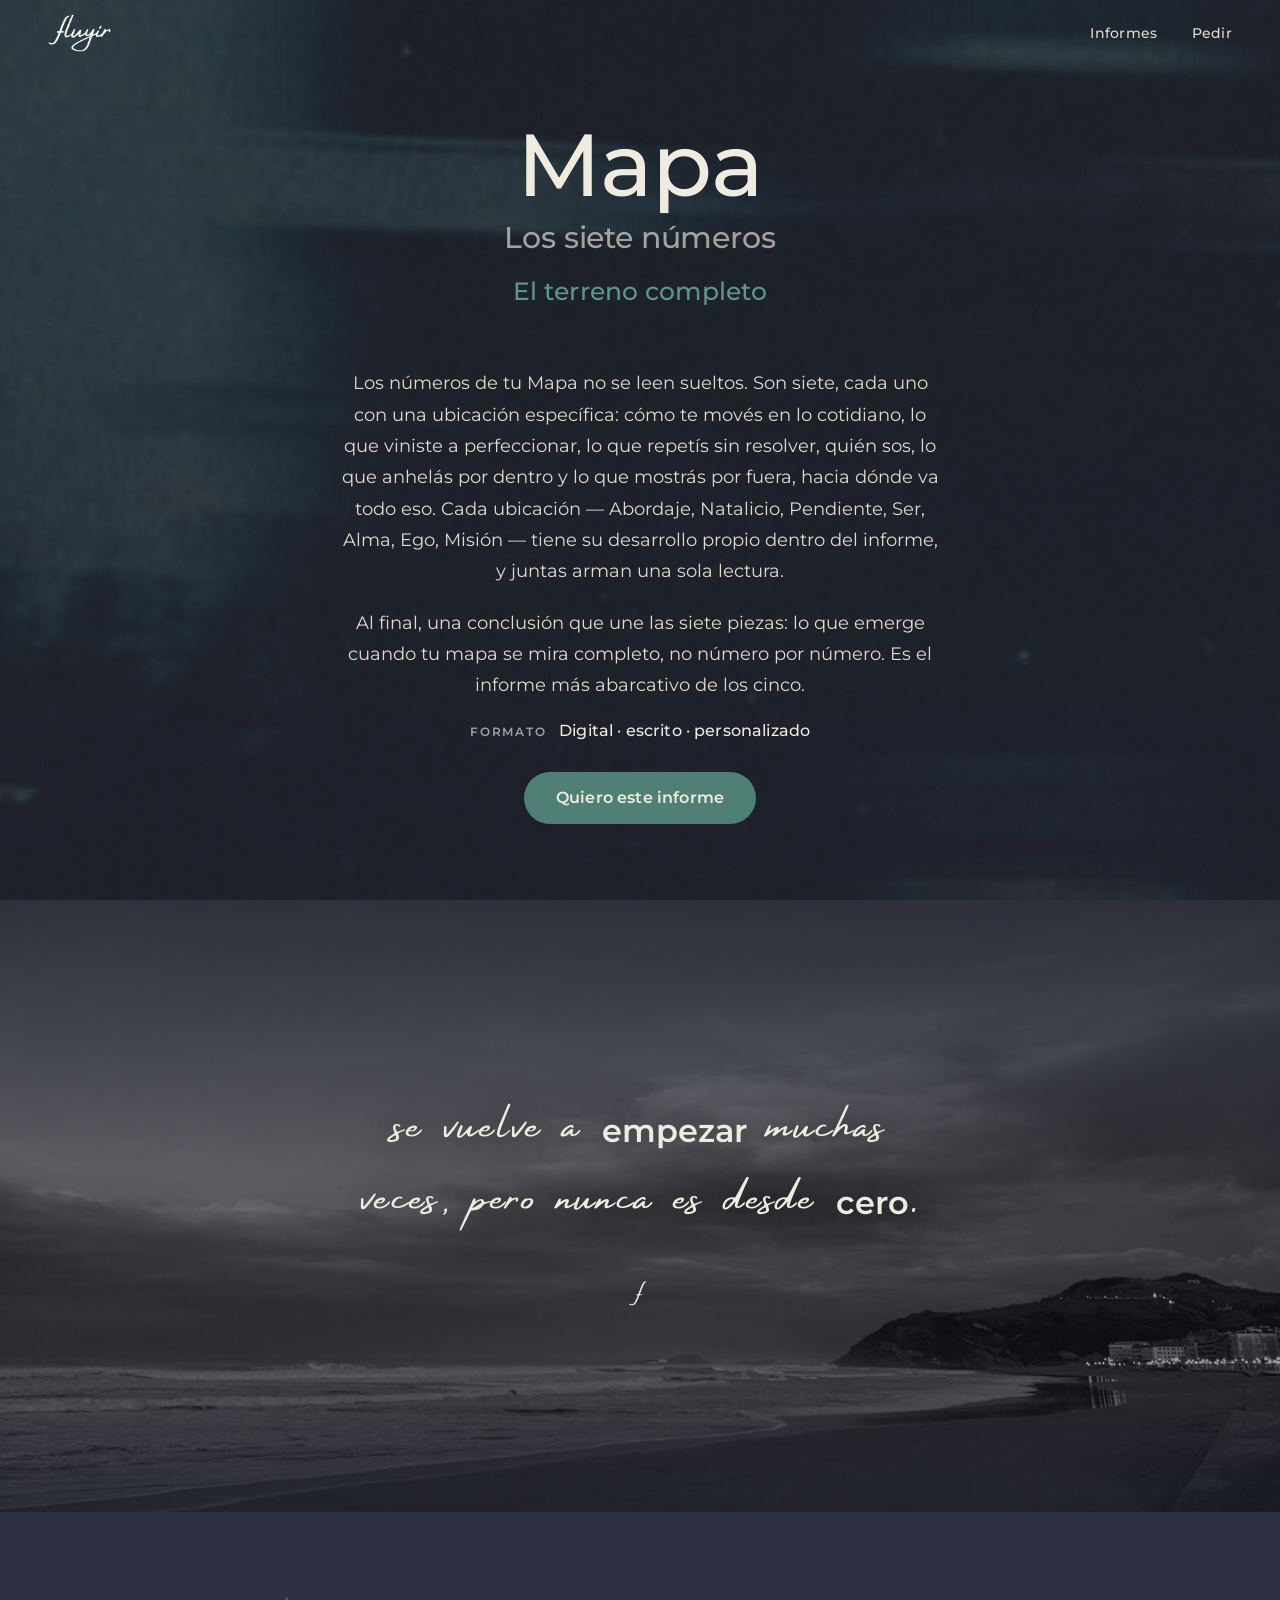
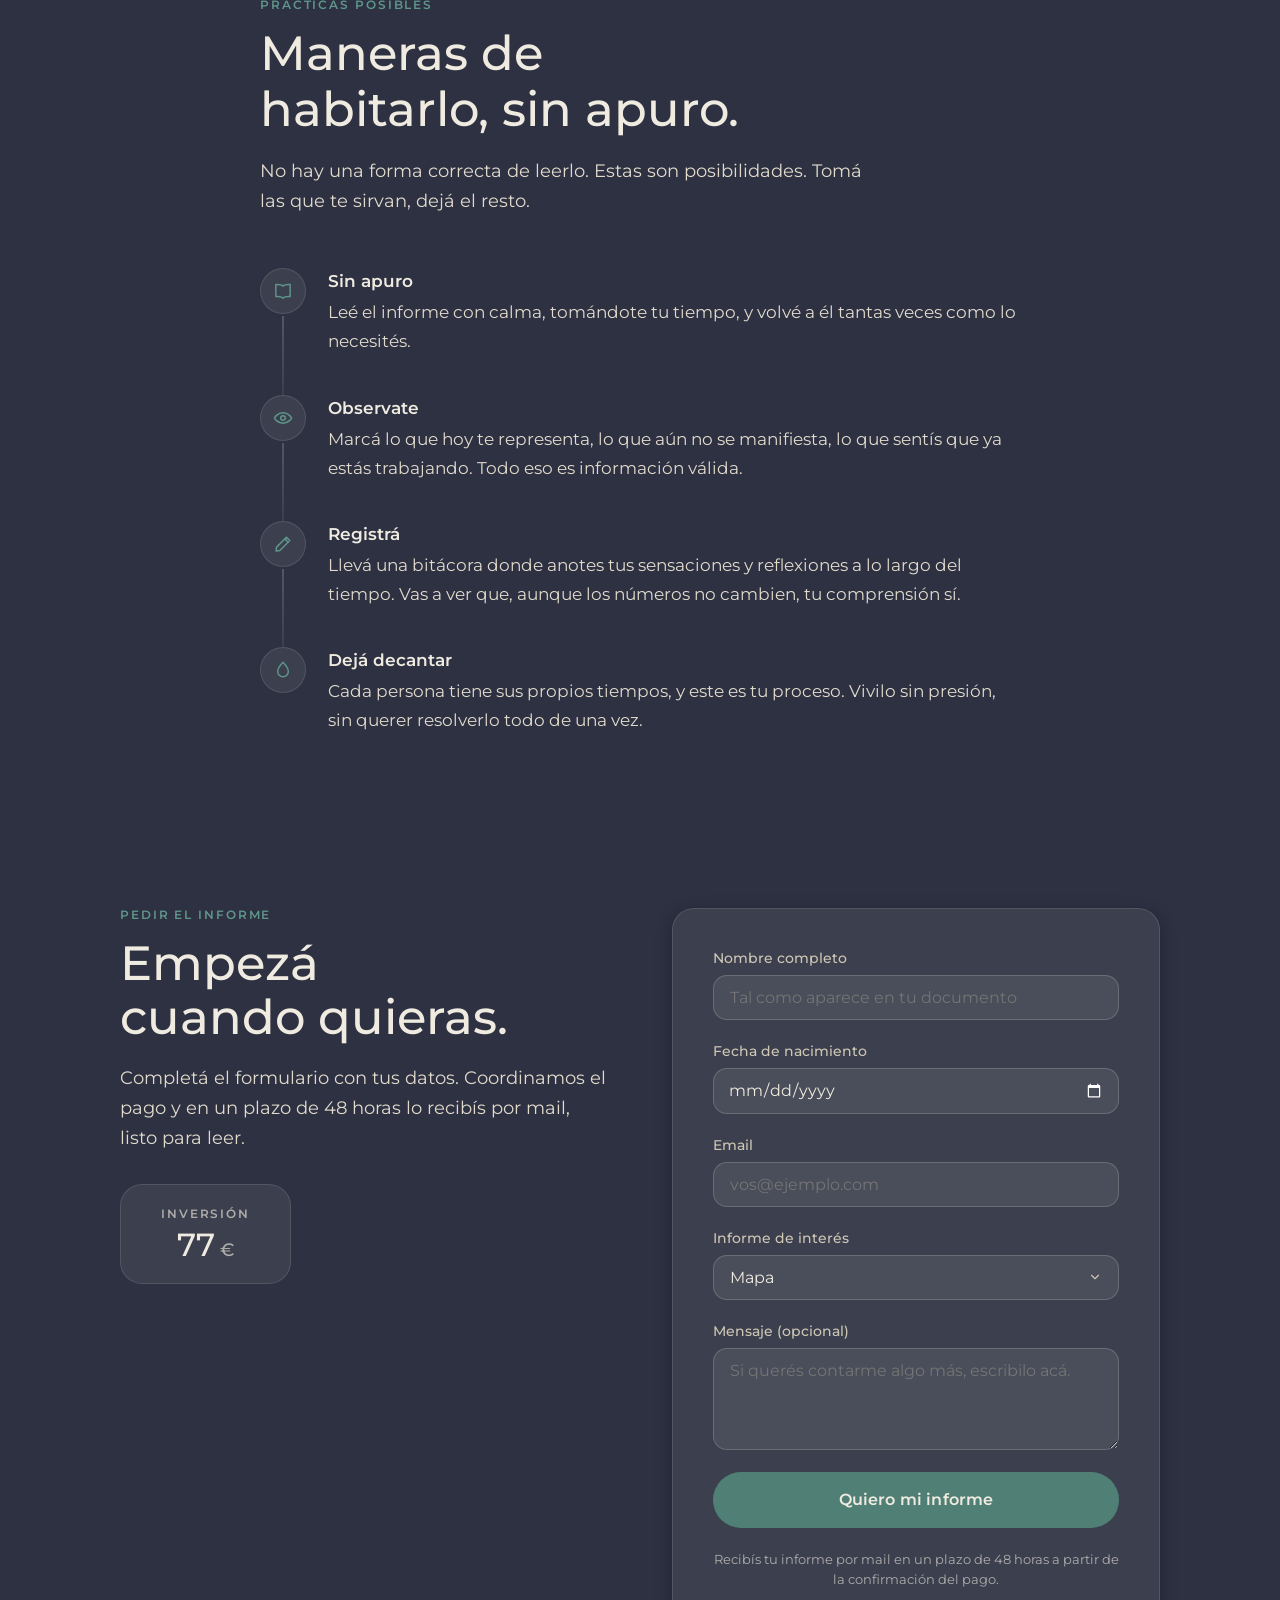
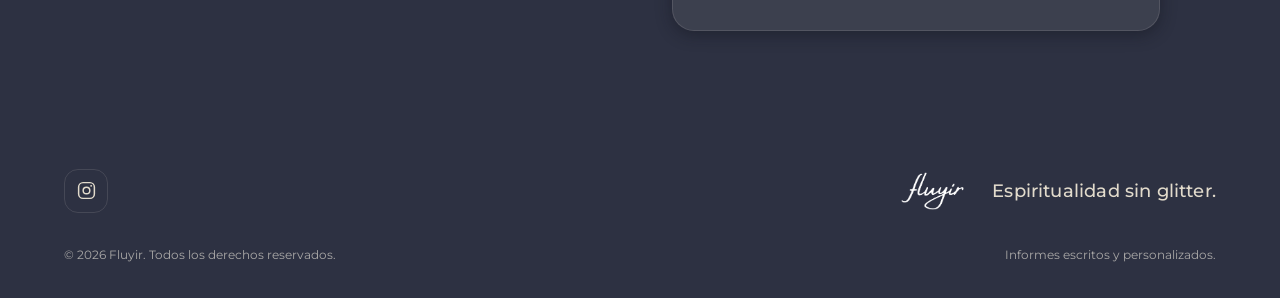
==== informe.html @ 52b6a857 "Adjust coordenadas image position to show more mountain" ====
<!DOCTYPE html>
<html lang="es">
<head>
  <meta charset="utf-8">
  <meta name="viewport" content="width=device-width, initial-scale=1">
  <title>Informe · Fluyir</title>
  <style>
    @import url('https://fonts.googleapis.com/css2?family=Montserrat:ital,wght@0,300;0,400;0,500;0,600;0,700;1,400&family=Cormorant+Garamond:ital,wght@0,400;0,500;0,600;1,400&display=swap');
    @font-face {
      font-family: 'Amsterdam Four';
      src: url('_ds/fluyir-design-system-b40d3434-4b3b-41a9-a6b1-4f23c2229881/assets/fonts/amsterdam-four.ttf') format('truetype');
      font-weight: 400; font-style: normal; font-display: swap;
    }
    :root {
      --night: #2D3142; --cream: #F0EBE0; --turquoise: #508075; --teal-mid: #5F7E80;
      --night-900: #1F222E; --night-700: #383D52; --night-600: #474D66;
      --turquoise-800: #2C443E; --turquoise-soft: #5F968A;
      --cream-200: #E2DBCC; --cream-300: #CFC7B5;
      --ember: #C98A4B; --glow: #E6C49A; --gold: #CBA15A;
      --cream-a08: rgba(240,235,224,0.08); --cream-a12: rgba(240,235,224,0.12);
      --cream-a20: rgba(240,235,224,0.20); --cream-a40: rgba(240,235,224,0.40);
      --cream-a64: rgba(240,235,224,0.64);
      --surface-alt: var(--turquoise-800);
      --accent: var(--turquoise); --accent-quiet: var(--gold); --link: var(--turquoise-soft);
      --border: var(--cream-a12); --border-strong: var(--cream-a20);
      --font-script: 'Amsterdam Four', cursive;
      --font-body: 'Montserrat', system-ui, sans-serif;
      --radius-md: 14px; --radius-lg: 22px; --radius-pill: 999px;
      --shadow-md: 0 4px 16px rgba(17,20,28,0.45); --shadow-lg: 0 14px 40px rgba(17,20,28,0.55);
      --ease-flow: cubic-bezier(0.22,0.61,0.36,1);
    }
    *, *::before, *::after { box-sizing: border-box; }
    html { scroll-behavior: smooth; scroll-padding-top: 84px; }
    body { background: var(--night); margin: 0; color: var(--cream); font-family: var(--font-body); }
    .fl-eyebrow { font-family: var(--font-body); font-size: 0.74rem; font-weight: 600; letter-spacing: 0.16em; text-transform: uppercase; color: var(--turquoise-soft); margin: 0 0 4px; }
    .fl-grain { background-image: url("data:image/svg+xml,%3Csvg viewBox='0 0 512 512' xmlns='http://www.w3.org/2000/svg'%3E%3Cfilter id='noise'%3E%3CfeTurbulence type='fractalNoise' baseFrequency='0.9' numOctaves='4' stitchTiles='stitch'/%3E%3C/filter%3E%3Crect width='100%25' height='100%25' filter='url(%23noise)' opacity='0.05'/%3E%3C/svg%3E"); background-repeat: repeat; opacity: 0.5; }
    input, textarea, select { font-family: var(--font-body); }
    @media (max-width: 520px) { .fl-footer-row { flex-direction: column !important; align-items: flex-start !important; } }
    @media (max-width: 760px) {
      #fl-nav2 a[data-nav-link] { display: none; }
    }
  </style>
</head>
<body>

<div style="position:relative; width:100%; overflow-x:hidden; background:transparent;">

  <!-- FONDO -->
  <div style="position:fixed; inset:0; z-index:0; background-image:url('assets/fondo-historias-1.png'); background-size:cover; background-position:center; pointer-events:none;"></div>
  <div style="position:fixed; inset:0; z-index:0; background:linear-gradient(180deg,rgba(31,34,46,0.74) 0%,rgba(31,34,46,0.82) 100%); pointer-events:none;"></div>

  <div style="position:relative; z-index:1;">

  <!-- NAV -->
  <nav id="fl-nav2" style="position:fixed; top:0; left:0; right:0; z-index:60; display:flex; align-items:center; justify-content:space-between; gap:16px; padding:14px clamp(20px,5vw,48px); background:transparent; transition:transform .35s var(--ease-flow), background .35s var(--ease-flow);">
    <a href="index.html#top" style="display:flex; align-items:center;"><img src="assets/logo-wordmark-cream-trim.png" alt="fluyir" style="height:38px; width:auto;"></a>
    <div style="display:flex; align-items:center; gap:clamp(18px,4vw,34px);">
      <a href="index.html#informes" data-nav-link style="font-family:var(--font-body); font-size:0.9rem; font-weight:500; letter-spacing:0.02em; color:var(--cream-200); text-decoration:none;">Informes</a>
      <a href="#pedir" data-nav-link style="font-family:var(--font-body); font-size:0.9rem; font-weight:500; letter-spacing:0.02em; color:var(--cream-200); text-decoration:none;">Pedir</a>
    </div>
  </nav>

  <!-- HERO -->
  <header style="position:relative; min-height:92svh; display:flex; align-items:center; justify-content:center; padding:120px clamp(20px,5vw,48px) clamp(48px,6vw,80px); overflow:hidden;">
    <div class="fl-grain" style="position:absolute; inset:0; pointer-events:none;"></div>
    <div data-reveal style="position:relative; z-index:1; width:100%; max-width:720px; margin:0 auto; text-align:center;">
      <h1 id="rep-keyword" style="font-family:var(--font-body); font-weight:500; font-size:clamp(3rem,8vw,5.5rem); line-height:1.02; color:var(--cream); margin:0; letter-spacing:-0.01em;"></h1>
      <p id="rep-name" style="font-family:var(--font-body); font-weight:500; font-size:clamp(1.25rem,3vw,1.85rem); line-height:1.2; letter-spacing:-0.005em; color:var(--cream-a64); margin:10px 0 0;"></p>
      <p id="rep-bajada" style="font-family:var(--font-body); font-size:clamp(1.18rem,2.3vw,1.55rem); font-weight:500; line-height:1.3; letter-spacing:0.005em; color:var(--turquoise-soft); margin:20px 0 0;"></p>
      <div id="rep-body" style="max-width:600px; margin:clamp(44px,6vw,60px) auto 0; text-align:center;"></div>
      <div style="display:flex; flex-direction:column; align-items:center; gap:10px; margin-top:14px;">
        <div style="display:flex; align-items:baseline; gap:12px; flex-wrap:wrap; justify-content:center;">
          <span style="font-size:0.74rem; font-weight:600; letter-spacing:0.16em; text-transform:uppercase; color:var(--cream-a64);">Formato</span>
          <span style="font-size:0.98rem; font-weight:500; letter-spacing:0.01em; color:var(--cream);">Digital · escrito · personalizado</span>
        </div>
      </div>
      <div style="display:flex; justify-content:center; margin-top:32px;">
        <button onclick="document.getElementById('pedir').scrollIntoView({behavior:'smooth',block:'start'})" style="display:inline-flex; align-items:center; gap:10px; padding:0 32px; height:52px; border-radius:var(--radius-pill); background:var(--turquoise); border:none; cursor:pointer; font-family:var(--font-body); font-size:1rem; font-weight:600; color:var(--cream); letter-spacing:0.01em;">
          Quiero este informe
        </button>
      </div>
    </div>
  </header>

  <!-- FRASE DESTACADA -->
  <section style="position:relative; min-height:clamp(440px,68vh,640px); display:flex; align-items:center; justify-content:center; text-align:center; padding:clamp(64px,9vw,120px) clamp(20px,5vw,48px); background:var(--night); overflow:hidden;">
    <div id="frase-bg" style="position:absolute; inset:0; background-size:cover; background-position:center; filter:grayscale(1);"></div>
    <div style="position:absolute; inset:0; background:linear-gradient(180deg,rgba(28,31,44,0.82) 0%,rgba(28,31,44,0.42) 40%,rgba(28,31,44,0.30) 70%,rgba(28,31,44,0.58) 100%);"></div>
    <div class="fl-grain" style="position:absolute; inset:0; pointer-events:none;"></div>
    <div data-reveal style="position:relative; max-width:820px;">
      <p id="rep-quote" style="font-family:var(--font-script); font-weight:400; font-size:clamp(1.9rem,4.4vw,3rem); line-height:1.4; letter-spacing:0.05em; color:var(--cream); margin:0; text-wrap:balance; text-shadow:0 2px 28px rgba(12,14,20,0.5);"></p>
      <img src="assets/iso-f-cream.png" alt="fluyir" style="width:clamp(54px,7vw,80px); height:auto; display:block; margin:26px auto 0; opacity:0.9;">
    </div>
  </section>

  <!-- PRÁCTICAS POSIBLES -->
  <section style="padding:clamp(54px,7vw,86px) clamp(20px,5vw,48px); background:transparent;">
    <div data-reveal style="max-width:760px; margin:0 auto;">
      <div style="max-width:620px;">
        <p class="fl-eyebrow">Prácticas posibles</p>
        <h2 style="font-family:var(--font-body); font-weight:500; font-size:clamp(1.9rem,4.4vw,3rem); line-height:1.16; color:var(--cream); margin:14px 0 0; text-wrap:balance;">Maneras de habitarlo, sin apuro.</h2>
        <p style="font-size:clamp(1rem,1.6vw,1.1rem); line-height:1.72; color:var(--cream-200); margin:18px 0 0;">No hay una forma correcta de leerlo. Estas son posibilidades. Tomá las que te sirvan, dejá el resto.</p>
      </div>
      <div style="margin-top:clamp(34px,4.5vw,52px); display:flex; flex-direction:column;">

        <div style="position:relative; display:flex; gap:22px; padding-bottom:clamp(26px,3vw,38px);">
          <div style="position:absolute; left:23px; top:48px; bottom:0; width:2px; background:linear-gradient(var(--cream-a20),var(--cream-a08)); transform:translateX(-50%);"></div>
          <div style="position:relative; z-index:1; flex:none; width:46px; height:46px; border-radius:50%; display:flex; align-items:center; justify-content:center; background:var(--cream-a08); border:1px solid var(--border); color:var(--turquoise-soft);">
            <svg width="22" height="22" viewBox="0 0 24 24" fill="none" stroke="currentColor" stroke-width="1.6" stroke-linecap="round" stroke-linejoin="round"><path d="M12 6.4C10.4 5 7.9 4.6 4.2 4.9V18c3.7-.3 6.2.1 7.8 1.6"></path><path d="M12 6.4C13.6 5 16.1 4.6 19.8 4.9V18c-3.7-.3-6.2.1-7.8 1.6"></path></svg>
          </div>
          <div style="flex:1; min-width:0; padding-top:2px;">
            <h3 style="font-weight:600; font-size:1.08rem; color:var(--cream); margin:0;">Sin apuro</h3>
            <p style="font-size:clamp(0.98rem,1.5vw,1.06rem); line-height:1.72; color:var(--cream-200); margin:7px 0 0;">Leé el informe con calma, tomándote tu tiempo, y volvé a él tantas veces como lo necesités.</p>
          </div>
        </div>

        <div style="position:relative; display:flex; gap:22px; padding-bottom:clamp(26px,3vw,38px);">
          <div style="position:absolute; left:23px; top:48px; bottom:0; width:2px; background:linear-gradient(var(--cream-a20),var(--cream-a08)); transform:translateX(-50%);"></div>
          <div style="position:relative; z-index:1; flex:none; width:46px; height:46px; border-radius:50%; display:flex; align-items:center; justify-content:center; background:var(--cream-a08); border:1px solid var(--border); color:var(--turquoise-soft);">
            <svg width="22" height="22" viewBox="0 0 24 24" fill="none" stroke="currentColor" stroke-width="1.6" stroke-linecap="round" stroke-linejoin="round"><path d="M2.6 12S5.6 6.2 12 6.2 21.4 12 21.4 12 18.4 17.8 12 17.8 2.6 12 2.6 12Z"></path><circle cx="12" cy="12" r="2.5"></circle></svg>
          </div>
          <div style="flex:1; min-width:0; padding-top:2px;">
            <h3 style="font-weight:600; font-size:1.08rem; color:var(--cream); margin:0;">Observate</h3>
            <p style="font-size:clamp(0.98rem,1.5vw,1.06rem); line-height:1.72; color:var(--cream-200); margin:7px 0 0;">Marcá lo que hoy te representa, lo que aún no se manifiesta, lo que sentís que ya estás trabajando. Todo eso es información válida.</p>
          </div>
        </div>

        <div style="position:relative; display:flex; gap:22px; padding-bottom:clamp(26px,3vw,38px);">
          <div style="position:absolute; left:23px; top:48px; bottom:0; width:2px; background:linear-gradient(var(--cream-a20),var(--cream-a08)); transform:translateX(-50%);"></div>
          <div style="position:relative; z-index:1; flex:none; width:46px; height:46px; border-radius:50%; display:flex; align-items:center; justify-content:center; background:var(--cream-a08); border:1px solid var(--border); color:var(--turquoise-soft);">
            <svg width="22" height="22" viewBox="0 0 24 24" fill="none" stroke="currentColor" stroke-width="1.6" stroke-linecap="round" stroke-linejoin="round"><path d="M15.8 4.6l3.6 3.6L8.6 19 4.4 19.6 5 15.4 15.8 4.6Z"></path><path d="M14 6.4l3.6 3.6"></path></svg>
          </div>
          <div style="flex:1; min-width:0; padding-top:2px;">
            <h3 style="font-weight:600; font-size:1.08rem; color:var(--cream); margin:0;">Registrá</h3>
            <p style="font-size:clamp(0.98rem,1.5vw,1.06rem); line-height:1.72; color:var(--cream-200); margin:7px 0 0;">Llevá una bitácora donde anotes tus sensaciones y reflexiones a lo largo del tiempo. Vas a ver que, aunque los números no cambien, tu comprensión sí.</p>
          </div>
        </div>

        <div style="position:relative; display:flex; gap:22px;">
          <div style="position:relative; z-index:1; flex:none; width:46px; height:46px; border-radius:50%; display:flex; align-items:center; justify-content:center; background:var(--cream-a08); border:1px solid var(--border); color:var(--turquoise-soft);">
            <svg width="22" height="22" viewBox="0 0 24 24" fill="none" stroke="currentColor" stroke-width="1.6" stroke-linecap="round" stroke-linejoin="round"><path d="M12 3.6s5.8 6.1 5.8 10A5.8 5.8 0 0 1 6.2 13.6C6.2 9.7 12 3.6 12 3.6Z"></path></svg>
          </div>
          <div style="flex:1; min-width:0; padding-top:2px;">
            <h3 style="font-weight:600; font-size:1.08rem; color:var(--cream); margin:0;">Dejá decantar</h3>
            <p style="font-size:clamp(0.98rem,1.5vw,1.06rem); line-height:1.72; color:var(--cream-200); margin:7px 0 0;">Cada persona tiene sus propios tiempos, y este es tu proceso. Vivilo sin presión, sin querer resolverlo todo de una vez.</p>
          </div>
        </div>

      </div>
    </div>
  </section>

  <!-- FORM -->
  <section id="pedir" style="padding:clamp(54px,7vw,86px) clamp(20px,5vw,48px); background:transparent; scroll-margin-top:84px;">
    <div data-reveal style="max-width:1040px; margin:0 auto; display:grid; grid-template-columns:repeat(auto-fit, minmax(min(100%,340px),1fr)); gap:clamp(36px,5vw,64px); align-items:start;">

      <div>
        <p class="fl-eyebrow">Pedir el informe</p>
        <h2 style="font-family:var(--font-body); font-weight:500; font-size:clamp(2rem,4.6vw,3rem); line-height:1.14; color:var(--cream); margin:14px 0 0; text-wrap:balance;">Empezá cuando quieras.</h2>
        <p style="font-size:clamp(1rem,1.6vw,1.1rem); line-height:1.72; color:var(--cream-200); margin:18px 0 0;">Completá el formulario con tus datos. Coordinamos el pago y en un plazo de 48 horas lo recibís por mail, listo para leer.</p>
        <div style="display:inline-flex; flex-direction:column; align-items:center; gap:6px; margin:30px 0 0; padding:22px 40px; border:1px solid var(--border); border-radius:var(--radius-lg); background:var(--cream-a08);">
          <span style="font-size:0.74rem; font-weight:600; letter-spacing:0.16em; text-transform:uppercase; color:var(--cream-a64);">Inversión</span>
          <span id="rep-price" style="font-weight:500; font-size:2rem; line-height:1; letter-spacing:-0.01em; color:var(--cream); margin-top:2px;"></span>
        </div>
      </div>

      <div>
        <div id="form-wrap">
          <form id="fl-form" style="display:flex; flex-direction:column; gap:22px; background:var(--cream-a08); border:1px solid var(--border); border-radius:var(--radius-lg); padding:clamp(28px,4vw,40px); box-shadow:var(--shadow-md);">

            <label style="display:flex; flex-direction:column; gap:8px;">
              <span style="font-size:0.875rem; font-weight:500; color:var(--cream-300);">Nombre completo</span>
              <input type="text" name="nombre" placeholder="Tal como aparece en tu documento" required style="width:100%; padding:12px 16px; font-size:1rem; color:var(--cream); background:var(--cream-a08); border:1px solid var(--border-strong); border-radius:var(--radius-md); outline:none; -webkit-appearance:none; appearance:none; color-scheme:dark;">
            </label>

            <label style="display:flex; flex-direction:column; gap:8px;">
              <span style="font-size:0.875rem; font-weight:500; color:var(--cream-300);">Fecha de nacimiento</span>
              <input type="date" name="nacimiento" required style="display:block; width:100%; height:46px; padding:11px 14px; font-size:1rem; color:var(--cream); background:var(--cream-a08); border:1px solid var(--border-strong); border-radius:var(--radius-md); outline:none; -webkit-appearance:none; appearance:none; color-scheme:dark; box-sizing:border-box;">
            </label>

            <label style="display:flex; flex-direction:column; gap:8px;">
              <span style="font-size:0.875rem; font-weight:500; color:var(--cream-300);">Email</span>
              <input type="email" name="email" placeholder="vos@ejemplo.com" required style="width:100%; padding:12px 16px; font-size:1rem; color:var(--cream); background:var(--cream-a08); border:1px solid var(--border-strong); border-radius:var(--radius-md); outline:none; -webkit-appearance:none; appearance:none; color-scheme:dark;">
            </label>

            <label style="display:flex; flex-direction:column; gap:8px;">
              <span style="font-size:0.875rem; font-weight:500; color:var(--cream-300);">Informe de interés</span>
              <select id="fl-informe-select" name="informe" required style="width:100%; padding:12px 44px 12px 16px; font-size:1rem; color:var(--cream); background-color:var(--cream-a08); background-image:url(&quot;data:image/svg+xml,%3Csvg xmlns='http://www.w3.org/2000/svg' width='14' height='14' viewBox='0 0 24 24' fill='none' stroke='%23CFC7B5' stroke-width='2' stroke-linecap='round' stroke-linejoin='round'%3E%3Cpolyline points='6 9 12 15 18 9'/%3E%3C/svg%3E&quot;); background-repeat:no-repeat; background-position:right 16px center; border:1px solid var(--border-strong); border-radius:var(--radius-md); outline:none; appearance:none; -webkit-appearance:none; cursor:pointer; color-scheme:dark;">
                <option value="Mapa" style="background:var(--night);">Mapa</option>
                <option value="Equipaje" style="background:var(--night);">Equipaje</option>
                <option value="Brújula" style="background:var(--night);">Brújula</option>
                <option value="Ruta" style="background:var(--night);">Ruta</option>
                <option value="Coordenadas" style="background:var(--night);">Coordenadas</option>
                <option value="No estoy segura, quiero asesoramiento" style="background:var(--night);">No estoy segura, quiero asesoramiento</option>
              </select>
            </label>

            <label style="display:flex; flex-direction:column; gap:8px;">
              <span style="font-size:0.875rem; font-weight:500; color:var(--cream-300);">Mensaje (opcional)</span>
              <textarea name="mensaje" rows="4" placeholder="Si querés contarme algo más, escribilo acá." style="width:100%; padding:12px 16px; font-size:1rem; color:var(--cream); background:var(--cream-a08); border:1px solid var(--border-strong); border-radius:var(--radius-md); outline:none; resize:vertical; color-scheme:dark;"></textarea>
            </label>

            <button type="submit" style="display:flex; align-items:center; justify-content:center; width:100%; height:56px; border-radius:var(--radius-pill); background:var(--turquoise); border:none; cursor:pointer; font-family:var(--font-body); font-size:1rem; font-weight:600; color:var(--cream); letter-spacing:0.01em;">Quiero mi informe</button>
            <p style="font-size:0.8rem; color:var(--cream-a64); text-align:center; line-height:1.6; margin:0;">Recibís tu informe por mail en un plazo de 48 horas a partir de la confirmación del pago.</p>
          </form>
        </div>

        <div id="form-thanks" style="display:none; text-align:center; background:var(--surface-alt); border:1px solid var(--border-strong); border-radius:var(--radius-lg); padding:clamp(40px,7vw,64px) clamp(28px,5vw,48px); box-shadow:var(--shadow-lg);">
          <img src="assets/iso-f-cream.png" alt="" style="width:56px; margin:0 auto 8px; opacity:0.9;">
          <p style="font-weight:600; font-size:clamp(1.6rem,4vw,2.3rem); line-height:1.2; color:var(--cream); margin:14px 0 0;">Gracias. Recibí tus datos.</p>
          <p style="font-size:1rem; line-height:1.72; color:var(--cream-200); max-width:420px; margin:18px auto 0;">Te voy a escribir por mail para coordinar el pago. Una vez confirmado, en 48 horas tenés tu informe personalizado, en formato digital.</p>
          <button onclick="document.getElementById('form-thanks').style.display='none';document.getElementById('form-wrap').style.display='block';document.getElementById('fl-form').reset();" style="margin-top:28px; background:none; border:1px solid var(--border-strong); border-radius:var(--radius-pill); padding:10px 22px; cursor:pointer; font-family:var(--font-body); font-size:0.9rem; font-weight:500; color:var(--cream-200);">Pedir otro informe</button>
        </div>
      </div>

    </div>
  </section>

  <!-- FOOTER -->
  <footer style="background:transparent; padding:clamp(34px,4vw,52px) clamp(20px,5vw,48px) clamp(24px,3vw,36px);">
    <div style="max-width:1152px; margin:0 auto; display:flex; flex-wrap:wrap; gap:clamp(20px,4vw,40px); justify-content:space-between; align-items:center;" class="fl-footer-row">
      <a href="https://instagram.com/fluyir22" target="_blank" rel="noopener" aria-label="Instagram · @fluyir22" style="display:inline-flex; align-items:center; justify-content:center; width:44px; height:44px; border-radius:var(--radius-md); color:var(--cream-200); border:1px solid var(--cream-a12); text-decoration:none;">
        <svg width="21" height="21" viewBox="0 0 24 24" fill="none" stroke="currentColor" stroke-width="1.7" stroke-linecap="round" stroke-linejoin="round"><rect x="3" y="3" width="18" height="18" rx="5"></rect><circle cx="12" cy="12" r="3.8"></circle><circle cx="17.3" cy="6.7" r="1.1" fill="currentColor" stroke="none"></circle></svg>
      </a>
      <div style="display:flex; align-items:center; gap:clamp(18px,3vw,28px);">
        <img src="assets/logo-wordmark-cream-trim.png" alt="fluyir" style="height:38px; width:auto;">
        <p style="font-weight:500; font-size:clamp(0.95rem,1.5vw,1.1rem); letter-spacing:0.01em; color:var(--cream-200); margin:0;">Espiritualidad sin glitter.</p>
      </div>
    </div>
    <div style="max-width:1152px; margin:clamp(24px,3.5vw,34px) auto 0; display:flex; flex-wrap:wrap; gap:12px; justify-content:space-between; font-size:0.76rem; color:var(--cream-a64);">
      <span id="footer-year"></span>
      <span>Informes escritos y personalizados.</span>
    </div>
  </footer>

  </div>
</div>

<script>
(function() {
  var REPORTS = {
    'mapa-numerico': {
      keyword: 'Mapa', name: 'Los siete números', bajada: 'El terreno completo',
      body: [
        'Los números de tu Mapa no se leen sueltos. Son siete, cada uno con una ubicación específica: cómo te movés en lo cotidiano, lo que viniste a perfeccionar, lo que repetís sin resolver, quién sos, lo que anhelás por dentro y lo que mostrás por fuera, hacia dónde va todo eso. Cada ubicación — Abordaje, Natalicio, Pendiente, Ser, Alma, Ego, Misión — tiene su desarrollo propio dentro del informe, y juntas arman una sola lectura.',
        'Al final, una conclusión que une las siete piezas: lo que emerge cuando tu mapa se mira completo, no número por número. Es el informe más abarcativo de los cinco.'
      ],
      quote: 'se vuelve a <span style="font-family:var(--font-body);font-weight:600;font-size:0.66em;letter-spacing:0;">empezar</span> muchas veces, pero nunca es desde <span style="font-family:var(--font-body);font-weight:600;font-size:0.66em;letter-spacing:0;">cero</span>.',
      photo: 'assets/frase-mapa.jpg', photoPos: 'center 72%',
      selectKey: 'Mapa', price: '77 €'
    },
    'vidas-pasadas': {
      keyword: 'Equipaje', name: 'Vidas Pasadas · Regalo Divino · Sombra', bajada: 'Las capas más profundas',
      body: [
        'Tres dimensiones que conviven en vos al mismo tiempo: la memoria que ya traés, el don que está disponible aunque todavía no lo reconozcas, y lo que aprendiste a esconder porque en algún momento mostrarlo no fue seguro. Cada una tiene su propio número: Vidas Pasadas, Regalo Divino, Sombra.',
        'Al final, una conclusión que muestra cómo se relacionan los tres y qué aparece cuando se leen como una sola historia.'
      ],
      quote: 'vas a <span style="font-family:var(--font-body);font-weight:600;font-size:0.66em;letter-spacing:0;">salir</span> de ahí, y no vas a ser la <span style="font-family:var(--font-body);font-weight:600;font-size:0.66em;letter-spacing:0;">misma</span>.',
      photo: 'assets/frase-equipaje.jpg', photoPos: 'center 60%',
      selectKey: 'Equipaje', price: '55 €'
    },
    'grilla': {
      keyword: 'Brújula', name: 'Ausentes · Dominantes · Excesivos', bajada: 'Cómo se distribuye tu energía',
      body: [
        'La frecuencia con la que aparece cada número en tu nombre revela tres categorías. Tus Ausentes: lo que el alma busca incorporar en esta vida, lo que todavía no se activó. Tus Dominantes: los números que ya operan como recursos reales, la base desde donde te movés cuando estás en tu eje. Tus Excesivos: lo que está tan presente que, sin dirección consciente, puede salirse del equilibrio.',
        'Al final, una conclusión que cruza las tres y muestra la relación entre lo que falta, lo que fluye y lo que pide regulación.'
      ],
      quote: 'a veces evitamos el real <span style="font-family:var(--font-body);font-weight:600;font-size:0.66em;letter-spacing:0;">contraste</span>. elegimos los <span style="font-family:var(--font-body);font-weight:600;font-size:0.66em;letter-spacing:0;">grises</span> seguros.',
      photo: 'assets/frase-grilla.jpg', photoPos: 'center 62%',
      selectKey: 'Brújula', price: '55 €'
    },
    'etapas-de-vida': {
      keyword: 'Ruta', name: 'Etapas de Vida', bajada: 'Tu recorrido',
      body: [
        'Existen cuatro etapas que alinean la vida — La Base, La Escalera, El Trampolín, La Pileta — cada una con su propia energía, su aprendizaje y su tipo de experiencia. Este informe las traduce en información concreta: qué se abre en cada una, con qué desafío convive esa apertura.',
        'Al final, una conclusión que lee las cuatro etapas como un todo: qué abre cada una, qué desafía, y qué se ve cuando se miran juntas.'
      ],
      quote: 'si lo único <span style="font-family:var(--font-body);font-weight:600;font-size:0.66em;letter-spacing:0;">constante</span> es el cambio, entonces para cambiar hay que <span style="font-family:var(--font-body);font-weight:600;font-size:0.66em;letter-spacing:0;">permanecer</span>.',
      photo: 'assets/frase-ruta.jpg', photoPos: 'center 74%',
      selectKey: 'Ruta', price: '66 €'
    },
    'ano-personal': {
      keyword: 'Coordenadas', name: 'Año Personal y Año Emocional', bajada: 'Dónde estás parada hoy',
      body: [
        'Dos capas del tiempo que se complementan: la dirección del ciclo que estás atravesando y el estado interno desde el que lo habitás. El Año Personal y el Año Emocional corren en planos distintos pero juntos dan una imagen más completa de lo que está activo en este momento puntual.',
        'Al final, una conclusión que los cruza y muestra qué produce esa combinación específica este año.'
      ],
      quote: 'somos <span style="font-family:var(--font-body);font-weight:600;font-size:0.66em;letter-spacing:0;">seres</span> cambiantes.',
      photo: 'assets/frase-coordenadas-acantilado.jpg', photoPos: 'center 20%',
      selectKey: 'Coordenadas', price: '55 €'
    }
  };

  var urlSlug = null;
  try { urlSlug = new URLSearchParams(window.location.search).get('slug'); } catch(e) {}
  var slug = (urlSlug && REPORTS[urlSlug]) ? urlSlug : 'mapa-numerico';
  var rep = REPORTS[slug];

  document.getElementById('rep-keyword').textContent = rep.keyword;
  document.getElementById('rep-name').textContent = rep.name;
  document.getElementById('rep-bajada').textContent = rep.bajada;
  document.getElementById('rep-quote').innerHTML = rep.quote;
  document.getElementById('rep-price').innerHTML = rep.price + ' <span style="font-size:0.56em;font-weight:500;color:var(--cream-a64);margin-left:0;"></span>';

  var priceEl = document.getElementById('rep-price');
  var parts = rep.price.split(' ');
  priceEl.innerHTML = parts[0] + '<span style="font-size:0.56em;font-weight:500;letter-spacing:0;color:var(--cream-a64);margin-left:5px;">' + (parts[1] || '€') + '</span>';

  var bodyEl = document.getElementById('rep-body');
  rep.body.forEach(function(p) {
    var el = document.createElement('p');
    el.style.cssText = 'font-size:clamp(1rem,1.6vw,1.1rem);line-height:1.78;color:var(--cream-200);margin:0 0 20px;';
    el.textContent = p;
    bodyEl.appendChild(el);
  });

  var bgEl = document.getElementById('frase-bg');
  bgEl.style.backgroundImage = "url('" + rep.photo + "')";
  bgEl.style.backgroundPosition = rep.photoPos;

  var sel = document.getElementById('fl-informe-select');
  for (var i = 0; i < sel.options.length; i++) {
    if (sel.options[i].value === rep.selectKey) { sel.selectedIndex = i; break; }
  }

  document.title = rep.keyword + ' · Fluyir';
  document.getElementById('footer-year').textContent = '© ' + new Date().getFullYear() + ' Fluyir. Todos los derechos reservados.';

  // Nav hide on scroll
  var nav = document.getElementById('fl-nav2');
  var lastY = window.scrollY || 0, ticking = false;
  var applyNav = function() {
    var y = window.scrollY || 0;
    if (y > lastY + 4 && y > 90) nav.style.transform = 'translateY(-110%)';
    else if (y < lastY - 4 || y <= 24) nav.style.transform = 'translateY(0)';
    lastY = y; ticking = false;
  };
  window.addEventListener('scroll', function() { if (!ticking) { ticking = true; requestAnimationFrame(applyNav); } }, { passive: true });

  // Reveal animations
  var revealEls = Array.from(document.querySelectorAll('[data-reveal]'));
  var reduce = window.matchMedia && window.matchMedia('(prefers-reduced-motion: reduce)').matches;
  if (!reduce && 'IntersectionObserver' in window) {
    revealEls.forEach(function(el) {
      el.style.opacity = '0'; el.style.transform = 'translateY(24px)';
      el.style.transition = 'opacity 720ms cubic-bezier(0.22,0.61,0.36,1), transform 720ms cubic-bezier(0.22,0.61,0.36,1)';
    });
    var io = new IntersectionObserver(function(entries) {
      entries.forEach(function(e) {
        if (e.isIntersecting) { e.target.style.opacity = '1'; e.target.style.transform = 'none'; io.unobserve(e.target); }
      });
    }, { threshold: 0.12, rootMargin: '0px 0px -8% 0px' });
    revealEls.forEach(function(el) { io.observe(el); });
  }

  // Form submit
  document.getElementById('fl-form').addEventListener('submit', function(e) {
    e.preventDefault();
    var form = e.target;
    var get = function(name) { var el = form.querySelector('[name="' + name + '"]'); return el ? el.value : ''; };
    try {
      var data = new FormData();
      data.append('nombre', get('nombre'));
      var nac = get('nacimiento');
      var nacFmt = /^\d{4}-\d{2}-\d{2}$/.test(nac) ? nac.split('-').reverse().join('-') : nac;
      data.append('nacimiento', nacFmt);
      data.append('email', get('email'));
      data.append('mensaje', get('mensaje'));
      data.append('informe', get('informe'));
      fetch('https://script.google.com/macros/s/AKfycbyFeCvdJgL8_hYvJ3XxKoP6eCE7xmW4R-YYwEi_ld5C8n1tAaAYosnGK9lvGgq8jz09/exec', { method: 'POST', body: data, mode: 'no-cors' });
    } catch(err) {}
    document.getElementById('form-wrap').style.display = 'none';
    document.getElementById('form-thanks').style.display = 'block';
  });
})();
</script>

</body>
</html>
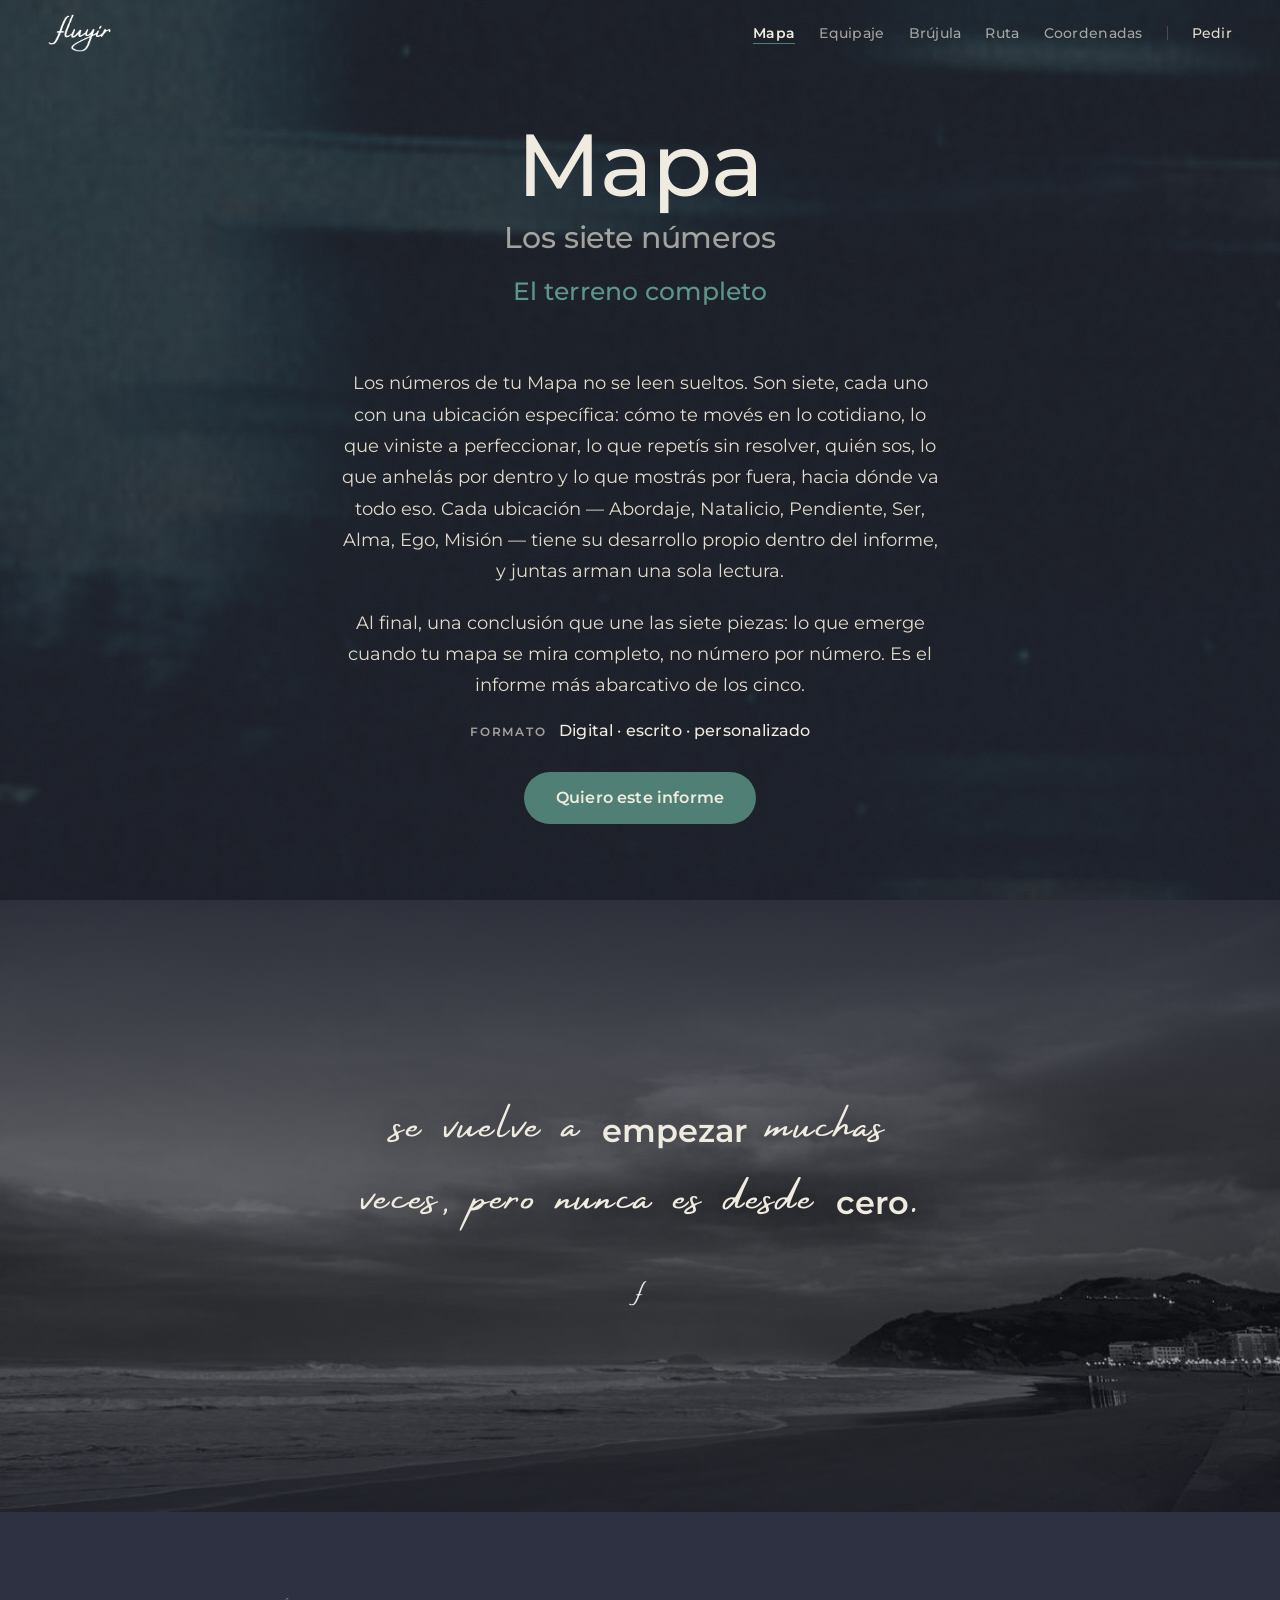
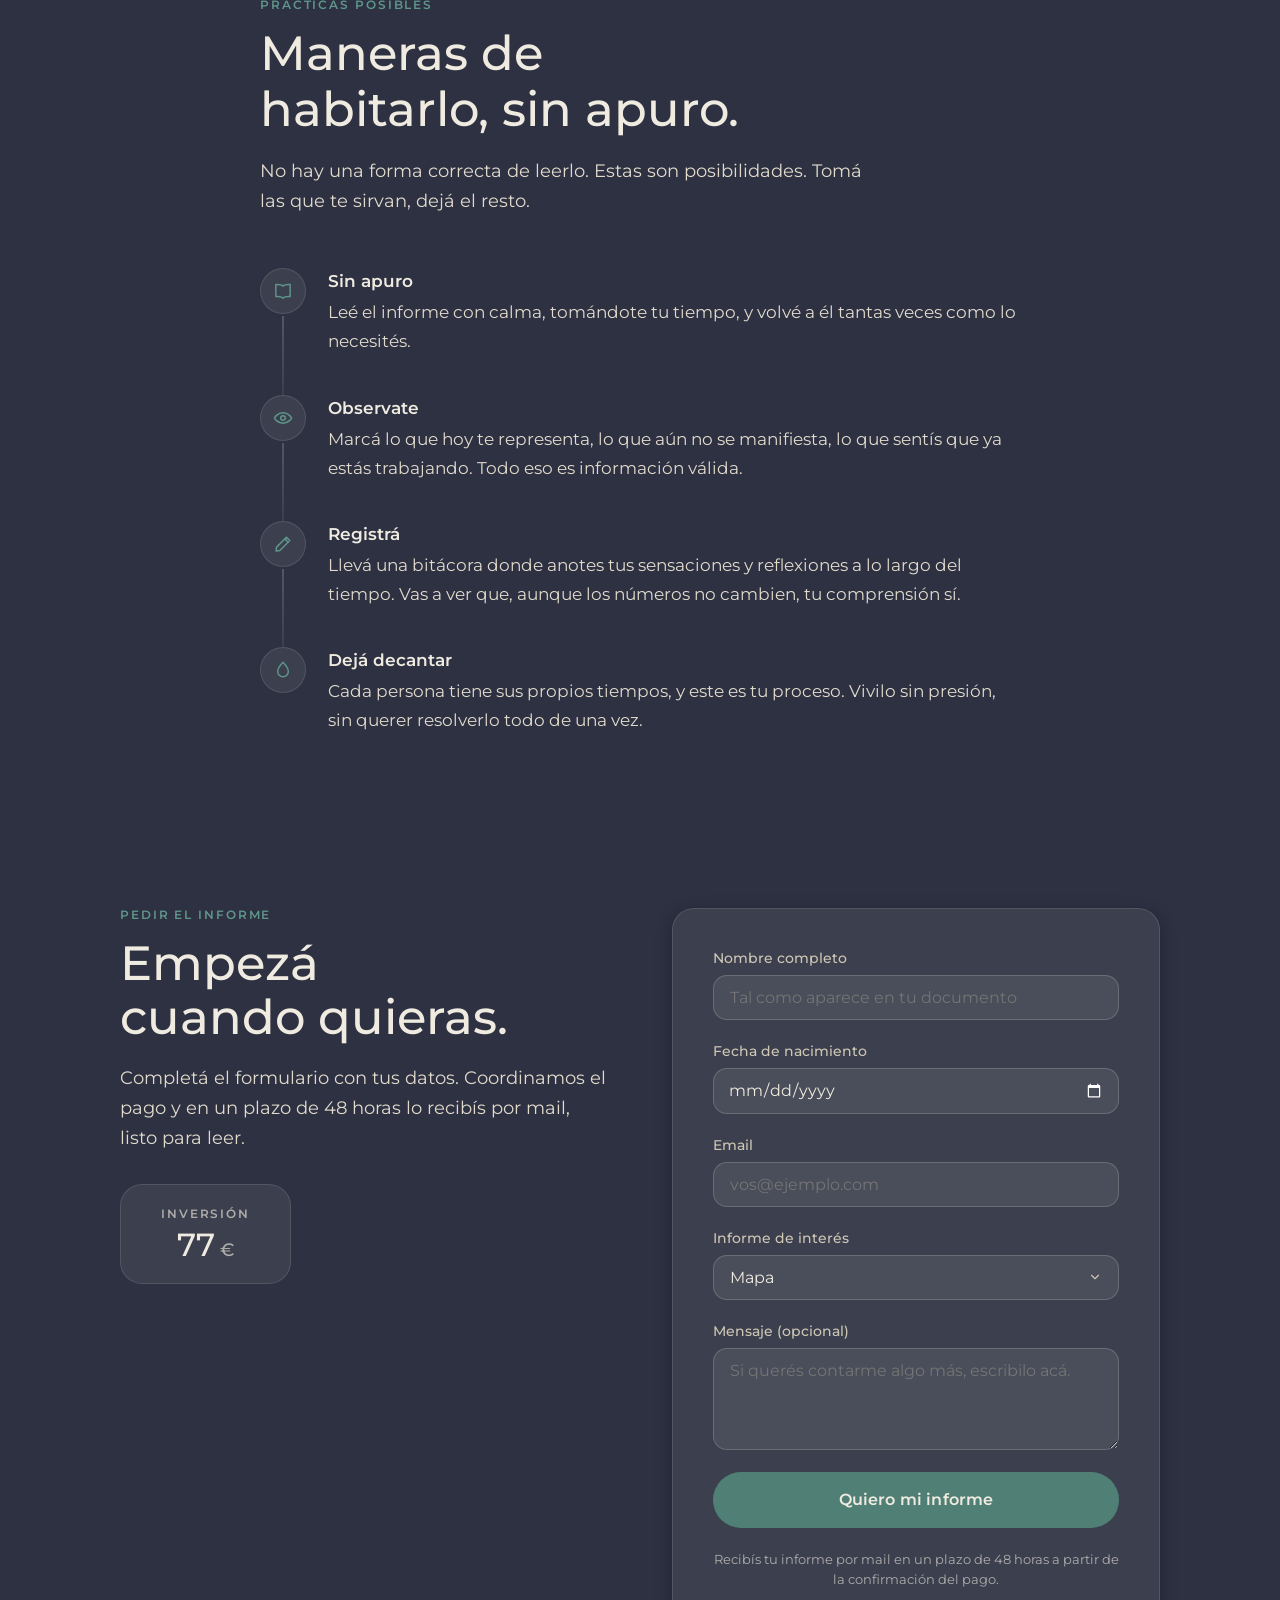
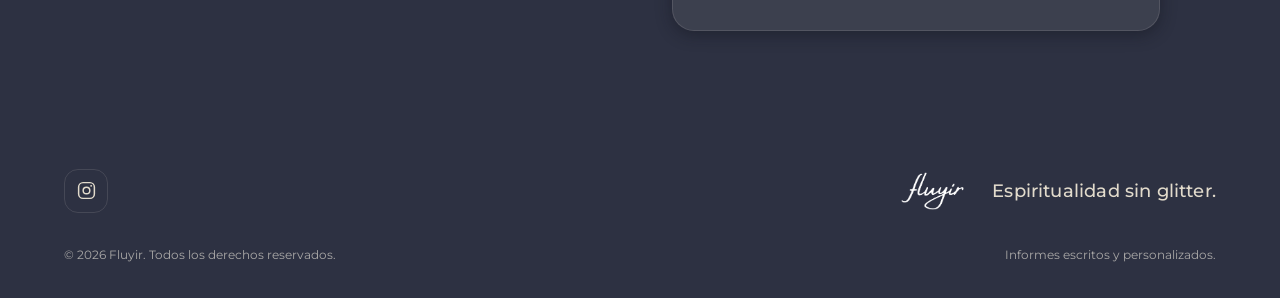
==== commit a90aa223: "Add informe nav with active state and mobile hamburger menu" ====
--- a/informe.html
+++ b/informe.html
@@ -36,8 +36,23 @@
     .fl-grain { background-image: url("data:image/svg+xml,%3Csvg viewBox='0 0 512 512' xmlns='http://www.w3.org/2000/svg'%3E%3Cfilter id='noise'%3E%3CfeTurbulence type='fractalNoise' baseFrequency='0.9' numOctaves='4' stitchTiles='stitch'/%3E%3C/filter%3E%3Crect width='100%25' height='100%25' filter='url(%23noise)' opacity='0.05'/%3E%3C/svg%3E"); background-repeat: repeat; opacity: 0.5; }
     input, textarea, select { font-family: var(--font-body); }
     @media (max-width: 520px) { .fl-footer-row { flex-direction: column !important; align-items: flex-start !important; } }
-    @media (max-width: 760px) {
-      #fl-nav2 a[data-nav-link] { display: none; }
+    .fl-nav-links { display:flex; align-items:center; gap:clamp(13px,2.4vw,24px); white-space:nowrap; }
+    .fl-nav-link { font-family:var(--font-body); font-size:0.86rem; font-weight:500; letter-spacing:0.02em; color:var(--cream-a64); padding:2px 0; border-bottom:1.5px solid transparent; text-decoration:none; transition:color .25s, border-color .25s; }
+    .fl-nav-link:hover { color:var(--cream); }
+    .fl-nav-link.active { font-weight:600; color:var(--cream); border-bottom:1.5px solid var(--accent); }
+    .fl-nav-link-pedir { font-family:var(--font-body); font-size:0.86rem; font-weight:500; letter-spacing:0.02em; color:var(--cream-200); text-decoration:none; transition:color .25s; }
+    .fl-nav-link-pedir:hover { color:var(--cream); }
+    .fl-nav-divider { width:1px; height:14px; background:var(--cream-a20); flex:none; }
+    .fl-hamburger { display:none; flex-direction:column; gap:5px; background:none; border:none; cursor:pointer; padding:6px; }
+    .fl-hamburger span { display:block; width:22px; height:2px; background:var(--cream); border-radius:2px; transition:transform .3s, opacity .3s; }
+    .fl-mobile-menu { display:none; position:fixed; top:0; left:0; right:0; bottom:0; z-index:59; background:rgba(31,34,46,0.97); flex-direction:column; align-items:center; justify-content:center; gap:32px; }
+    .fl-mobile-menu.open { display:flex; }
+    .fl-mobile-menu a { font-family:var(--font-body); font-size:1.2rem; font-weight:500; color:var(--cream-200); text-decoration:none; letter-spacing:0.02em; }
+    .fl-mobile-menu a.active { font-weight:600; color:var(--cream); border-bottom:1.5px solid var(--accent); padding-bottom:2px; }
+    .fl-mobile-menu a:hover { color:var(--cream); }
+    @media (max-width: 640px) {
+      .fl-nav-links { display:none; }
+      .fl-hamburger { display:flex; }
     }
   </style>
 </head>
@@ -51,13 +66,31 @@
 
   <div style="position:relative; z-index:1;">
 
+  <!-- MOBILE MENU -->
+  <div id="fl-mobile-menu" class="fl-mobile-menu">
+    <a href="informe.html?slug=mapa-numerico" data-slug="mapa-numerico">Mapa</a>
+    <a href="informe.html?slug=vidas-pasadas" data-slug="vidas-pasadas">Equipaje</a>
+    <a href="informe.html?slug=grilla" data-slug="grilla">Brújula</a>
+    <a href="informe.html?slug=etapas-de-vida" data-slug="etapas-de-vida">Ruta</a>
+    <a href="informe.html?slug=ano-personal" data-slug="ano-personal">Coordenadas</a>
+    <a href="#pedir" onclick="document.getElementById('fl-mobile-menu').classList.remove('open');">Pedir</a>
+  </div>
+
   <!-- NAV -->
   <nav id="fl-nav2" style="position:fixed; top:0; left:0; right:0; z-index:60; display:flex; align-items:center; justify-content:space-between; gap:16px; padding:14px clamp(20px,5vw,48px); background:transparent; transition:transform .35s var(--ease-flow), background .35s var(--ease-flow);">
     <a href="index.html#top" style="display:flex; align-items:center;"><img src="assets/logo-wordmark-cream-trim.png" alt="fluyir" style="height:38px; width:auto;"></a>
-    <div style="display:flex; align-items:center; gap:clamp(18px,4vw,34px);">
-      <a href="index.html#informes" data-nav-link style="font-family:var(--font-body); font-size:0.9rem; font-weight:500; letter-spacing:0.02em; color:var(--cream-200); text-decoration:none;">Informes</a>
-      <a href="#pedir" data-nav-link style="font-family:var(--font-body); font-size:0.9rem; font-weight:500; letter-spacing:0.02em; color:var(--cream-200); text-decoration:none;">Pedir</a>
-    </div>
+    <div class="fl-nav-links" id="fl-nav-links">
+      <a href="informe.html?slug=mapa-numerico" class="fl-nav-link" data-slug="mapa-numerico">Mapa</a>
+      <a href="informe.html?slug=vidas-pasadas" class="fl-nav-link" data-slug="vidas-pasadas">Equipaje</a>
+      <a href="informe.html?slug=grilla" class="fl-nav-link" data-slug="grilla">Brújula</a>
+      <a href="informe.html?slug=etapas-de-vida" class="fl-nav-link" data-slug="etapas-de-vida">Ruta</a>
+      <a href="informe.html?slug=ano-personal" class="fl-nav-link" data-slug="ano-personal">Coordenadas</a>
+      <span class="fl-nav-divider"></span>
+      <a href="#pedir" class="fl-nav-link-pedir">Pedir</a>
+    </div>
+    <button class="fl-hamburger" id="fl-hamburger" aria-label="Menú">
+      <span></span><span></span><span></span>
+    </button>
   </nav>
 
   <!-- HERO -->
@@ -286,7 +319,7 @@
         'Al final, una conclusión que los cruza y muestra qué produce esa combinación específica este año.'
       ],
       quote: 'somos <span style="font-family:var(--font-body);font-weight:600;font-size:0.66em;letter-spacing:0;">seres</span> cambiantes.',
-      photo: 'assets/frase-coordenadas-acantilado.jpg', photoPos: 'center 20%',
+      photo: 'assets/frase-coordenadas-acantilado.jpg', photoPos: 'center 45%',
       selectKey: 'Coordenadas', price: '55 €'
     }
   };
@@ -325,6 +358,21 @@
 
   document.title = rep.keyword + ' · Fluyir';
   document.getElementById('footer-year').textContent = '© ' + new Date().getFullYear() + ' Fluyir. Todos los derechos reservados.';
+
+  // Marcar link activo en nav y mobile menu
+  document.querySelectorAll('[data-slug]').forEach(function(a) {
+    if (a.getAttribute('data-slug') === slug) a.classList.add('active');
+  });
+
+  // Hamburger
+  var hamburger = document.getElementById('fl-hamburger');
+  var mobileMenu = document.getElementById('fl-mobile-menu');
+  hamburger.addEventListener('click', function() {
+    mobileMenu.classList.toggle('open');
+  });
+  mobileMenu.querySelectorAll('a').forEach(function(a) {
+    a.addEventListener('click', function() { mobileMenu.classList.remove('open'); });
+  });
 
   // Nav hide on scroll
   var nav = document.getElementById('fl-nav2');
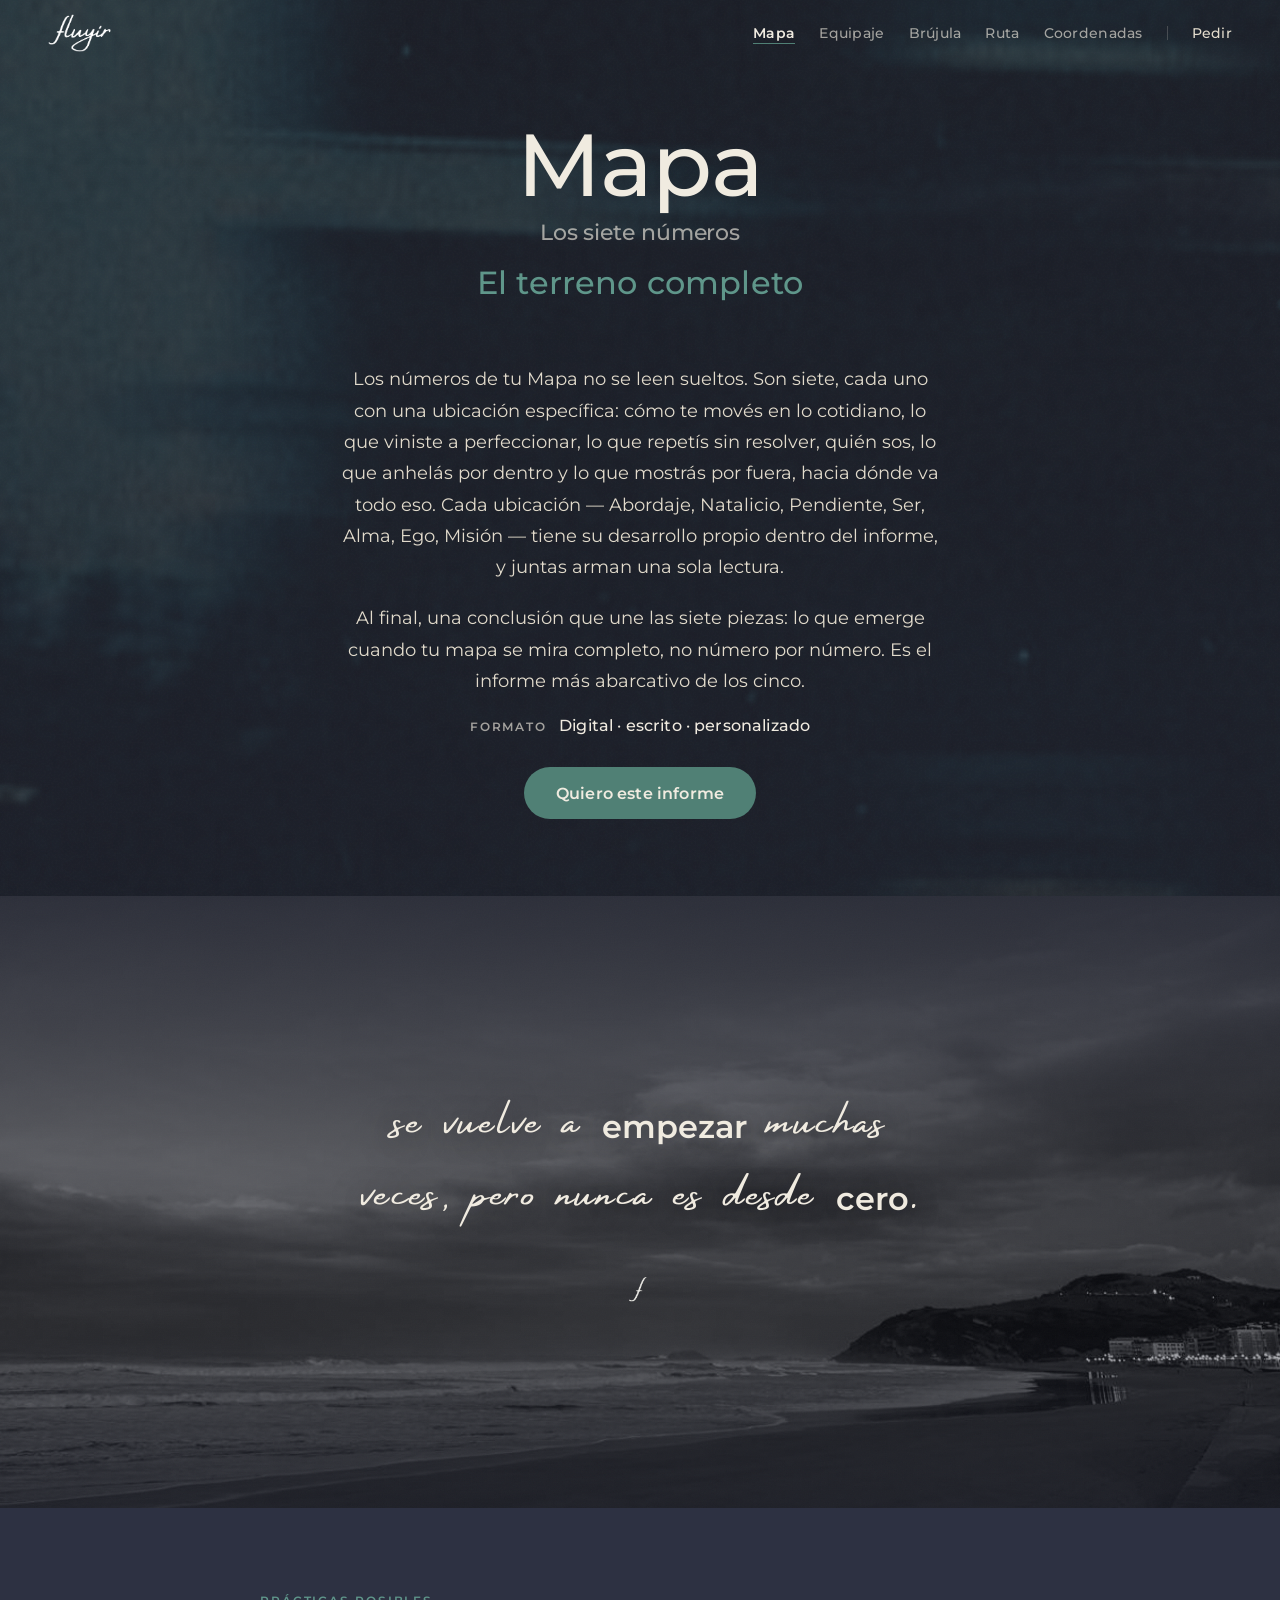
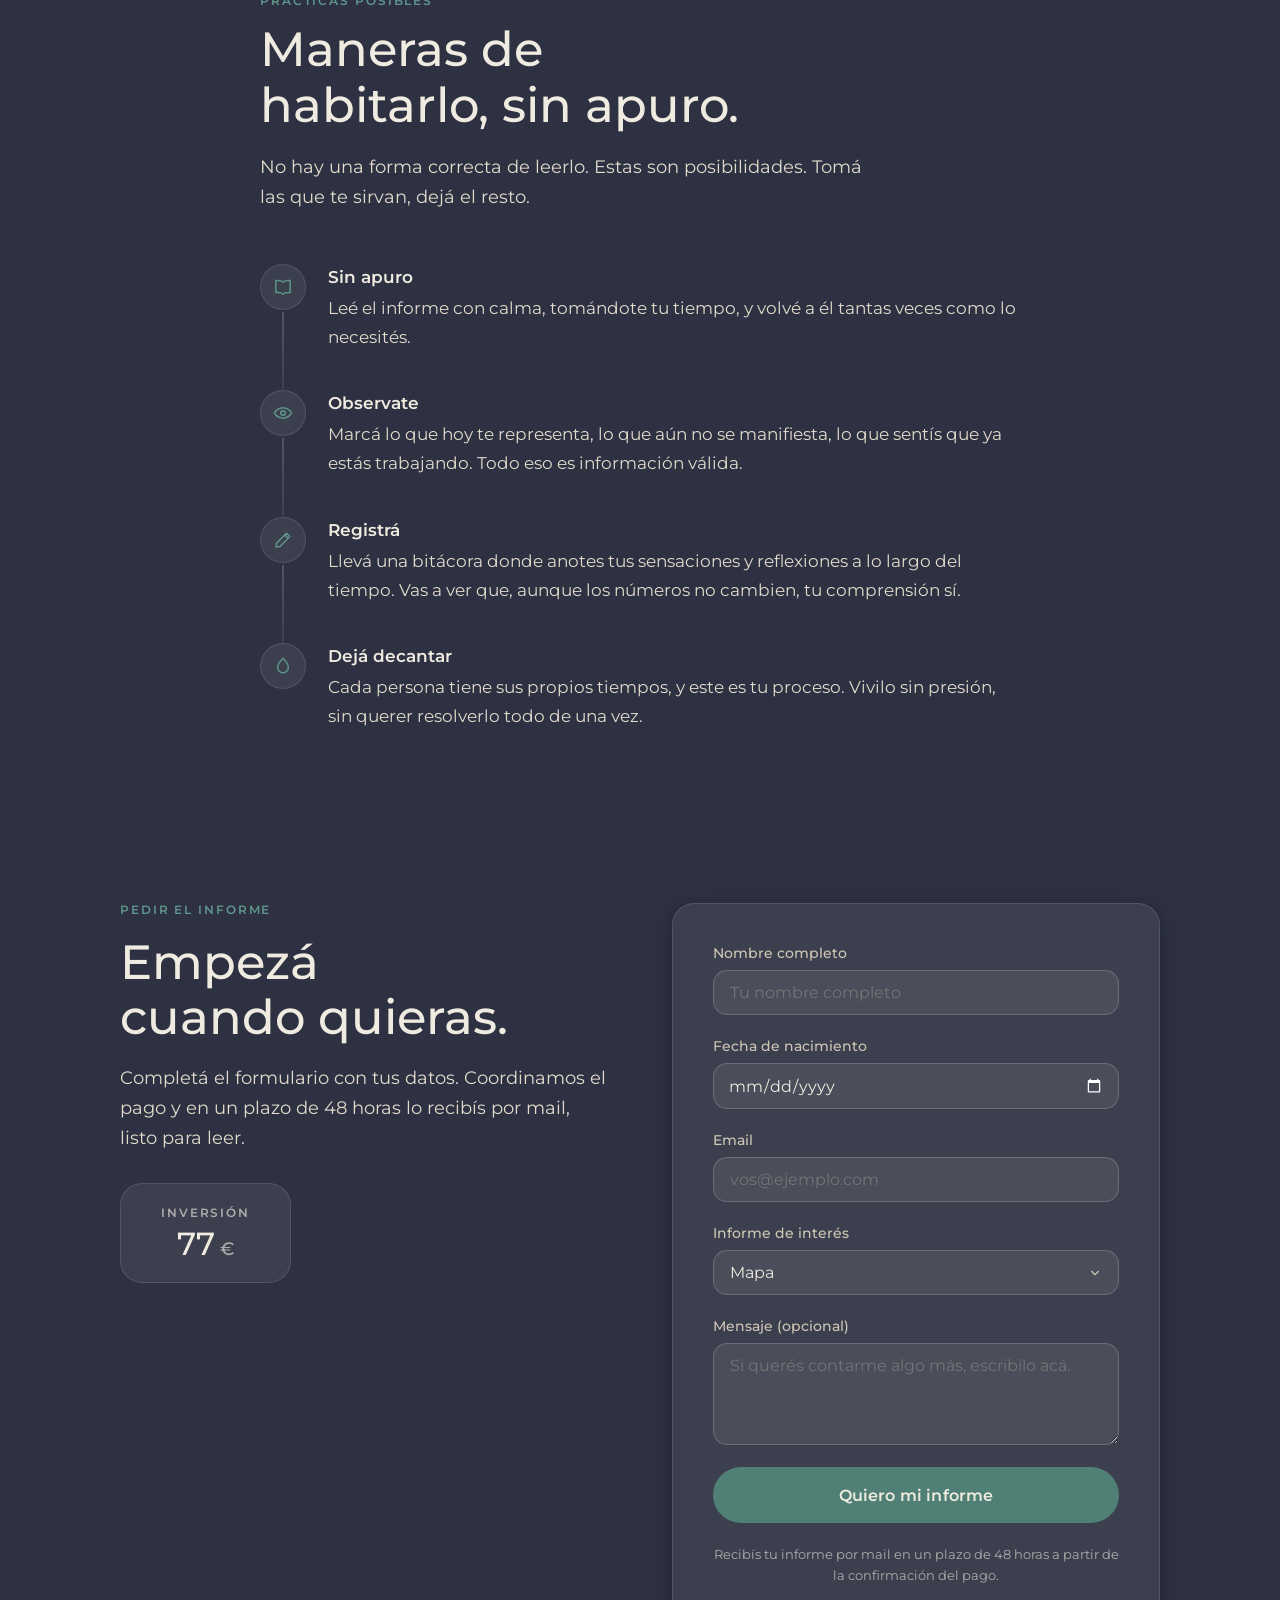
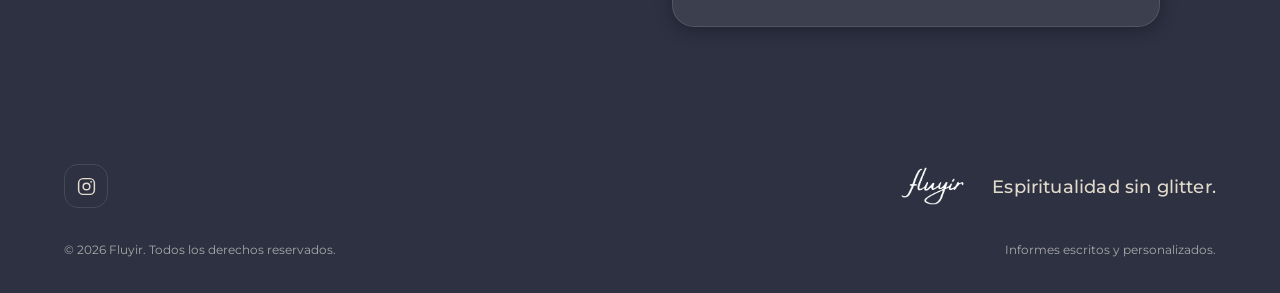
==== commit b9220f61: "Mobile fixes: footer center, pedir center, form inputs, subtitle sizes, home text justify" ====
--- a/informe.html
+++ b/informe.html
@@ -35,7 +35,11 @@
     .fl-eyebrow { font-family: var(--font-body); font-size: 0.74rem; font-weight: 600; letter-spacing: 0.16em; text-transform: uppercase; color: var(--turquoise-soft); margin: 0 0 4px; }
     .fl-grain { background-image: url("data:image/svg+xml,%3Csvg viewBox='0 0 512 512' xmlns='http://www.w3.org/2000/svg'%3E%3Cfilter id='noise'%3E%3CfeTurbulence type='fractalNoise' baseFrequency='0.9' numOctaves='4' stitchTiles='stitch'/%3E%3C/filter%3E%3Crect width='100%25' height='100%25' filter='url(%23noise)' opacity='0.05'/%3E%3C/svg%3E"); background-repeat: repeat; opacity: 0.5; }
     input, textarea, select { font-family: var(--font-body); }
-    @media (max-width: 520px) { .fl-footer-row { flex-direction: column !important; align-items: flex-start !important; } }
+    @media (max-width: 640px) {
+      .fl-footer-row { flex-direction: column !important; align-items: center !important; text-align: center; }
+      .fl-pedir-col { text-align: center !important; align-items: center !important; }
+      .fl-pedir-price { align-self: center !important; }
+    }
     .fl-nav-links { display:flex; align-items:center; gap:clamp(13px,2.4vw,24px); white-space:nowrap; }
     .fl-nav-link { font-family:var(--font-body); font-size:0.86rem; font-weight:500; letter-spacing:0.02em; color:var(--cream-a64); padding:2px 0; border-bottom:1.5px solid transparent; text-decoration:none; transition:color .25s, border-color .25s; }
     .fl-nav-link:hover { color:var(--cream); }
@@ -98,8 +102,8 @@
     <div class="fl-grain" style="position:absolute; inset:0; pointer-events:none;"></div>
     <div data-reveal style="position:relative; z-index:1; width:100%; max-width:720px; margin:0 auto; text-align:center;">
       <h1 id="rep-keyword" style="font-family:var(--font-body); font-weight:500; font-size:clamp(3rem,8vw,5.5rem); line-height:1.02; color:var(--cream); margin:0; letter-spacing:-0.01em;"></h1>
-      <p id="rep-name" style="font-family:var(--font-body); font-weight:500; font-size:clamp(1.25rem,3vw,1.85rem); line-height:1.2; letter-spacing:-0.005em; color:var(--cream-a64); margin:10px 0 0;"></p>
-      <p id="rep-bajada" style="font-family:var(--font-body); font-size:clamp(1.18rem,2.3vw,1.55rem); font-weight:500; line-height:1.3; letter-spacing:0.005em; color:var(--turquoise-soft); margin:20px 0 0;"></p>
+      <p id="rep-name" style="font-family:var(--font-body); font-weight:500; font-size:clamp(1rem,2vw,1.35rem); line-height:1.2; letter-spacing:-0.005em; color:var(--cream-a64); margin:10px 0 0;"></p>
+      <p id="rep-bajada" style="font-family:var(--font-body); font-size:clamp(1.35rem,3.2vw,2rem); font-weight:500; line-height:1.3; letter-spacing:0.005em; color:var(--turquoise-soft); margin:16px 0 0;"></p>
       <div id="rep-body" style="max-width:600px; margin:clamp(44px,6vw,60px) auto 0; text-align:center;"></div>
       <div style="display:flex; flex-direction:column; align-items:center; gap:10px; margin-top:14px;">
         <div style="display:flex; align-items:baseline; gap:12px; flex-wrap:wrap; justify-content:center;">
@@ -187,11 +191,11 @@
   <section id="pedir" style="padding:clamp(54px,7vw,86px) clamp(20px,5vw,48px); background:transparent; scroll-margin-top:84px;">
     <div data-reveal style="max-width:1040px; margin:0 auto; display:grid; grid-template-columns:repeat(auto-fit, minmax(min(100%,340px),1fr)); gap:clamp(36px,5vw,64px); align-items:start;">
 
-      <div>
+      <div class="fl-pedir-col" style="display:flex; flex-direction:column; align-items:flex-start;">
         <p class="fl-eyebrow">Pedir el informe</p>
         <h2 style="font-family:var(--font-body); font-weight:500; font-size:clamp(2rem,4.6vw,3rem); line-height:1.14; color:var(--cream); margin:14px 0 0; text-wrap:balance;">Empezá cuando quieras.</h2>
         <p style="font-size:clamp(1rem,1.6vw,1.1rem); line-height:1.72; color:var(--cream-200); margin:18px 0 0;">Completá el formulario con tus datos. Coordinamos el pago y en un plazo de 48 horas lo recibís por mail, listo para leer.</p>
-        <div style="display:inline-flex; flex-direction:column; align-items:center; gap:6px; margin:30px 0 0; padding:22px 40px; border:1px solid var(--border); border-radius:var(--radius-lg); background:var(--cream-a08);">
+        <div class="fl-pedir-price" style="display:inline-flex; flex-direction:column; align-items:center; gap:6px; margin:30px 0 0; padding:22px 40px; border:1px solid var(--border); border-radius:var(--radius-lg); background:var(--cream-a08);">
           <span style="font-size:0.74rem; font-weight:600; letter-spacing:0.16em; text-transform:uppercase; color:var(--cream-a64);">Inversión</span>
           <span id="rep-price" style="font-weight:500; font-size:2rem; line-height:1; letter-spacing:-0.01em; color:var(--cream); margin-top:2px;"></span>
         </div>
@@ -203,7 +207,7 @@
 
             <label style="display:flex; flex-direction:column; gap:8px;">
               <span style="font-size:0.875rem; font-weight:500; color:var(--cream-300);">Nombre completo</span>
-              <input type="text" name="nombre" placeholder="Tal como aparece en tu documento" required style="width:100%; padding:12px 16px; font-size:1rem; color:var(--cream); background:var(--cream-a08); border:1px solid var(--border-strong); border-radius:var(--radius-md); outline:none; -webkit-appearance:none; appearance:none; color-scheme:dark;">
+              <input type="text" name="nombre" placeholder="Tu nombre completo" required style="width:100%; padding:12px 16px; font-size:1rem; color:var(--cream); background:var(--cream-a08); border:1px solid var(--border-strong); border-radius:var(--radius-md); outline:none; -webkit-appearance:none; appearance:none; color-scheme:dark; box-sizing:border-box; min-width:0;">
             </label>
 
             <label style="display:flex; flex-direction:column; gap:8px;">
@@ -213,7 +217,7 @@
 
             <label style="display:flex; flex-direction:column; gap:8px;">
               <span style="font-size:0.875rem; font-weight:500; color:var(--cream-300);">Email</span>
-              <input type="email" name="email" placeholder="vos@ejemplo.com" required style="width:100%; padding:12px 16px; font-size:1rem; color:var(--cream); background:var(--cream-a08); border:1px solid var(--border-strong); border-radius:var(--radius-md); outline:none; -webkit-appearance:none; appearance:none; color-scheme:dark;">
+              <input type="email" name="email" placeholder="vos@ejemplo.com" required style="width:100%; padding:12px 16px; font-size:1rem; color:var(--cream); background:var(--cream-a08); border:1px solid var(--border-strong); border-radius:var(--radius-md); outline:none; -webkit-appearance:none; appearance:none; color-scheme:dark; box-sizing:border-box; min-width:0;">
             </label>
 
             <label style="display:flex; flex-direction:column; gap:8px;">
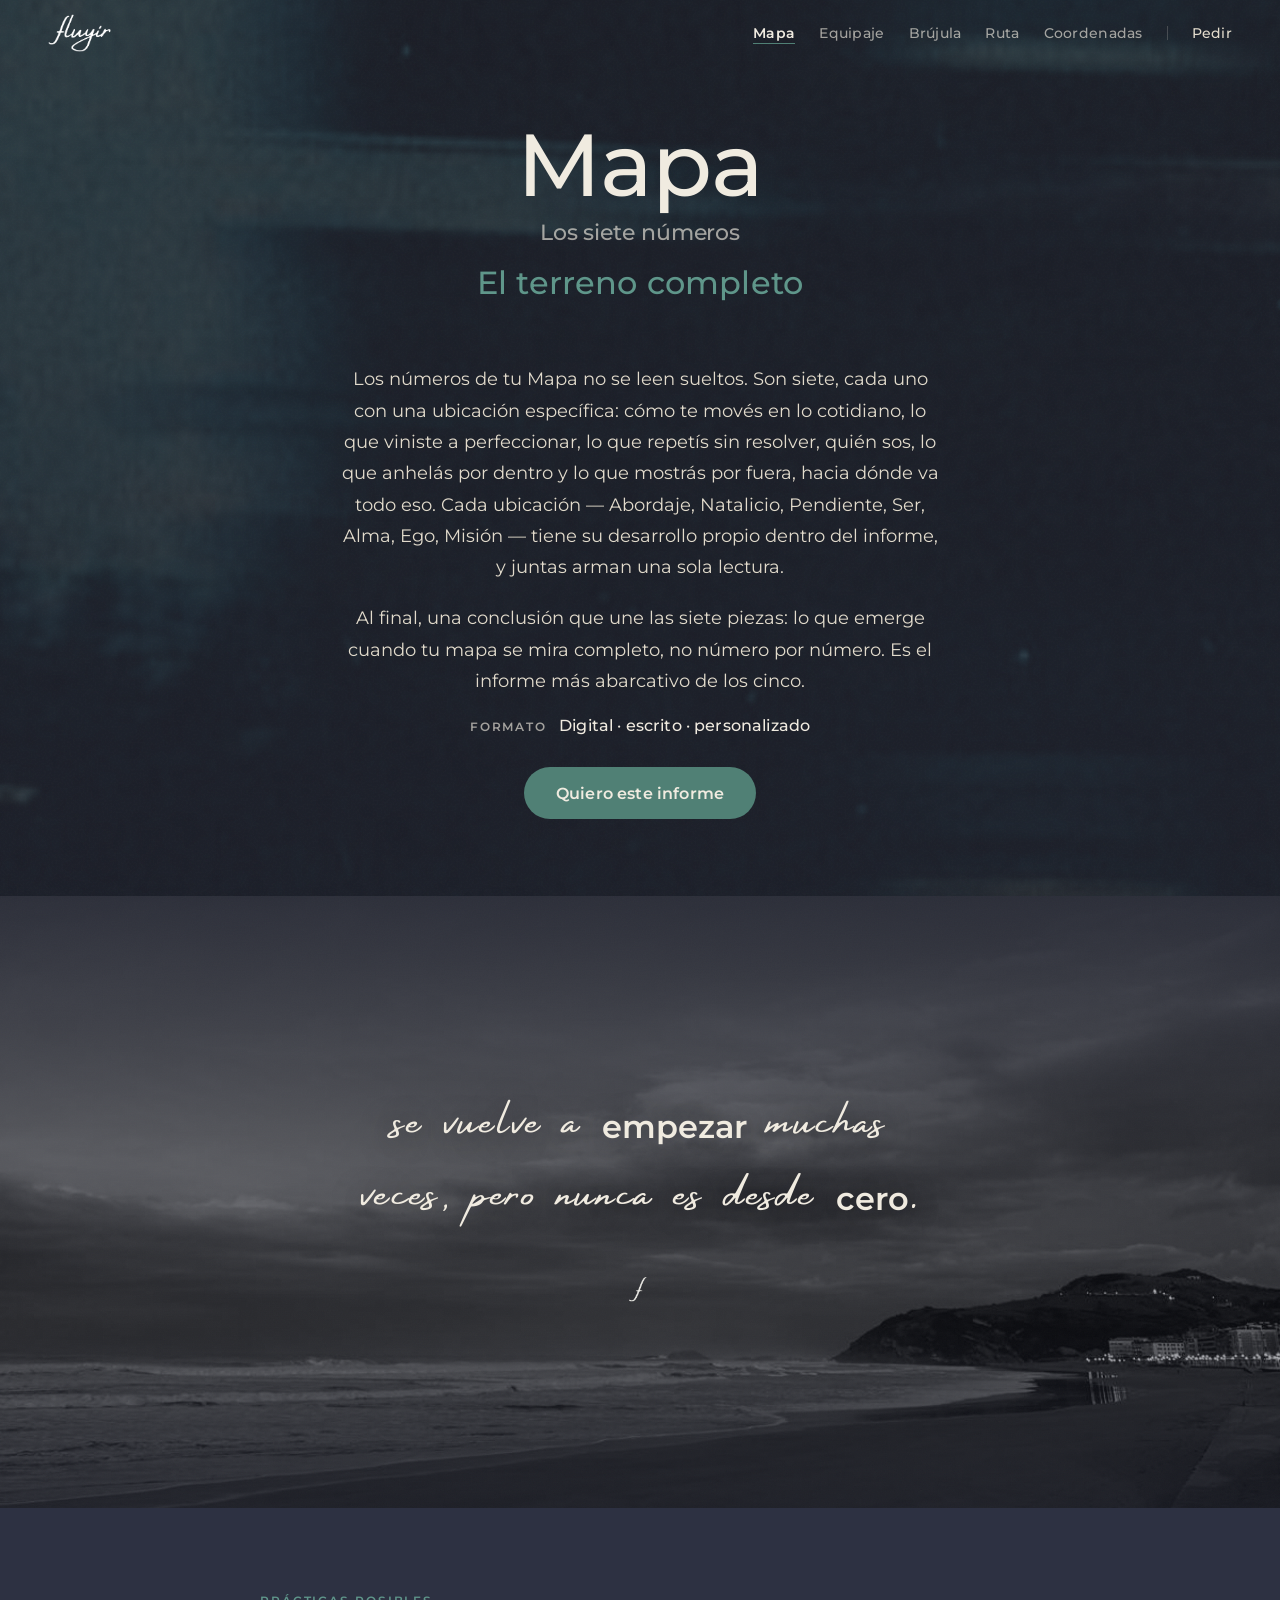
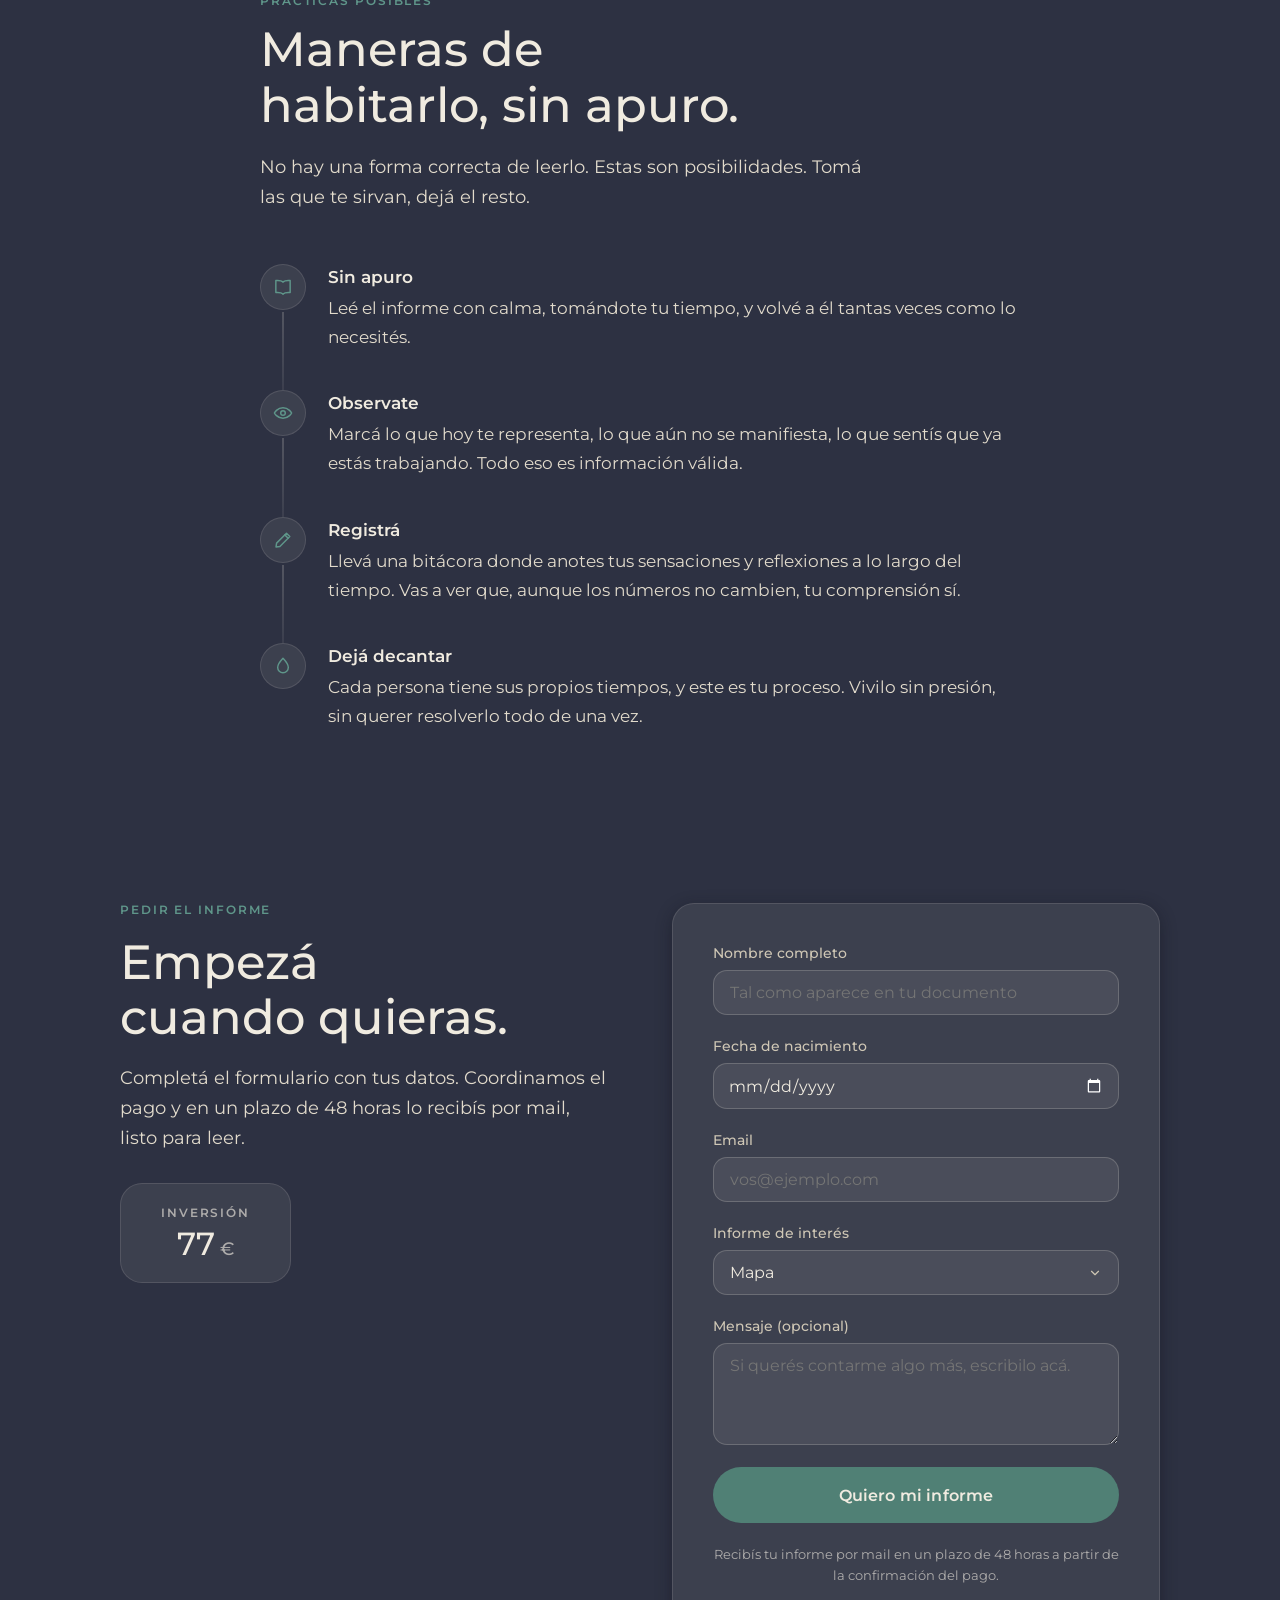
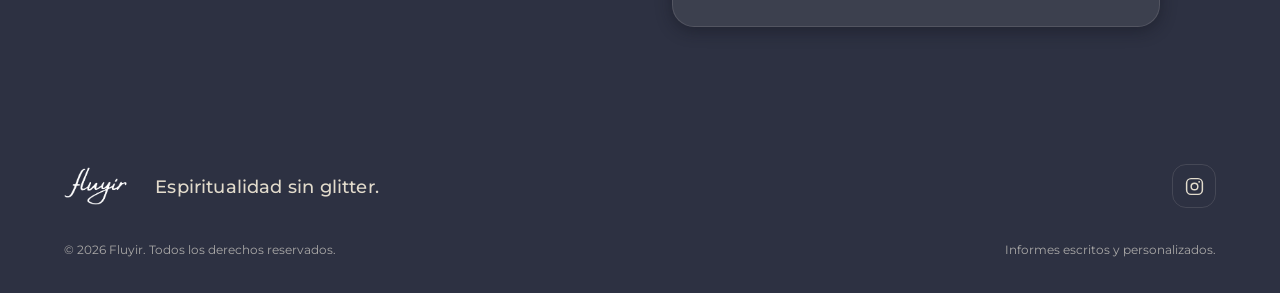
==== commit 0958cf39: "Fix footer order, nombre placeholder text and responsive font size" ====
--- a/informe.html
+++ b/informe.html
@@ -207,7 +207,7 @@
 
             <label style="display:flex; flex-direction:column; gap:8px;">
               <span style="font-size:0.875rem; font-weight:500; color:var(--cream-300);">Nombre completo</span>
-              <input type="text" name="nombre" placeholder="Tu nombre completo" required style="width:100%; padding:12px 16px; font-size:1rem; color:var(--cream); background:var(--cream-a08); border:1px solid var(--border-strong); border-radius:var(--radius-md); outline:none; -webkit-appearance:none; appearance:none; color-scheme:dark; box-sizing:border-box; min-width:0;">
+              <input type="text" name="nombre" placeholder="Tal como aparece en tu documento" required style="width:100%; padding:12px 16px; font-size:clamp(0.82rem,2.5vw,1rem); color:var(--cream); background:var(--cream-a08); border:1px solid var(--border-strong); border-radius:var(--radius-md); outline:none; -webkit-appearance:none; appearance:none; color-scheme:dark; box-sizing:border-box; min-width:0;">
             </label>
 
             <label style="display:flex; flex-direction:column; gap:8px;">
@@ -256,13 +256,13 @@
   <!-- FOOTER -->
   <footer style="background:transparent; padding:clamp(34px,4vw,52px) clamp(20px,5vw,48px) clamp(24px,3vw,36px);">
     <div style="max-width:1152px; margin:0 auto; display:flex; flex-wrap:wrap; gap:clamp(20px,4vw,40px); justify-content:space-between; align-items:center;" class="fl-footer-row">
+      <div style="display:flex; align-items:center; gap:clamp(18px,3vw,28px);">
+        <img src="assets/logo-wordmark-cream-trim.png" alt="fluyir" style="height:38px; width:auto;">
+        <p style="font-weight:500; font-size:clamp(0.95rem,1.5vw,1.1rem); letter-spacing:0.01em; color:var(--cream-200); margin:0;">Espiritualidad sin glitter.</p>
+      </div>
       <a href="https://instagram.com/fluyir22" target="_blank" rel="noopener" aria-label="Instagram · @fluyir22" style="display:inline-flex; align-items:center; justify-content:center; width:44px; height:44px; border-radius:var(--radius-md); color:var(--cream-200); border:1px solid var(--cream-a12); text-decoration:none;">
         <svg width="21" height="21" viewBox="0 0 24 24" fill="none" stroke="currentColor" stroke-width="1.7" stroke-linecap="round" stroke-linejoin="round"><rect x="3" y="3" width="18" height="18" rx="5"></rect><circle cx="12" cy="12" r="3.8"></circle><circle cx="17.3" cy="6.7" r="1.1" fill="currentColor" stroke="none"></circle></svg>
       </a>
-      <div style="display:flex; align-items:center; gap:clamp(18px,3vw,28px);">
-        <img src="assets/logo-wordmark-cream-trim.png" alt="fluyir" style="height:38px; width:auto;">
-        <p style="font-weight:500; font-size:clamp(0.95rem,1.5vw,1.1rem); letter-spacing:0.01em; color:var(--cream-200); margin:0;">Espiritualidad sin glitter.</p>
-      </div>
     </div>
     <div style="max-width:1152px; margin:clamp(24px,3.5vw,34px) auto 0; display:flex; flex-wrap:wrap; gap:12px; justify-content:space-between; font-size:0.76rem; color:var(--cream-a64);">
       <span id="footer-year"></span>
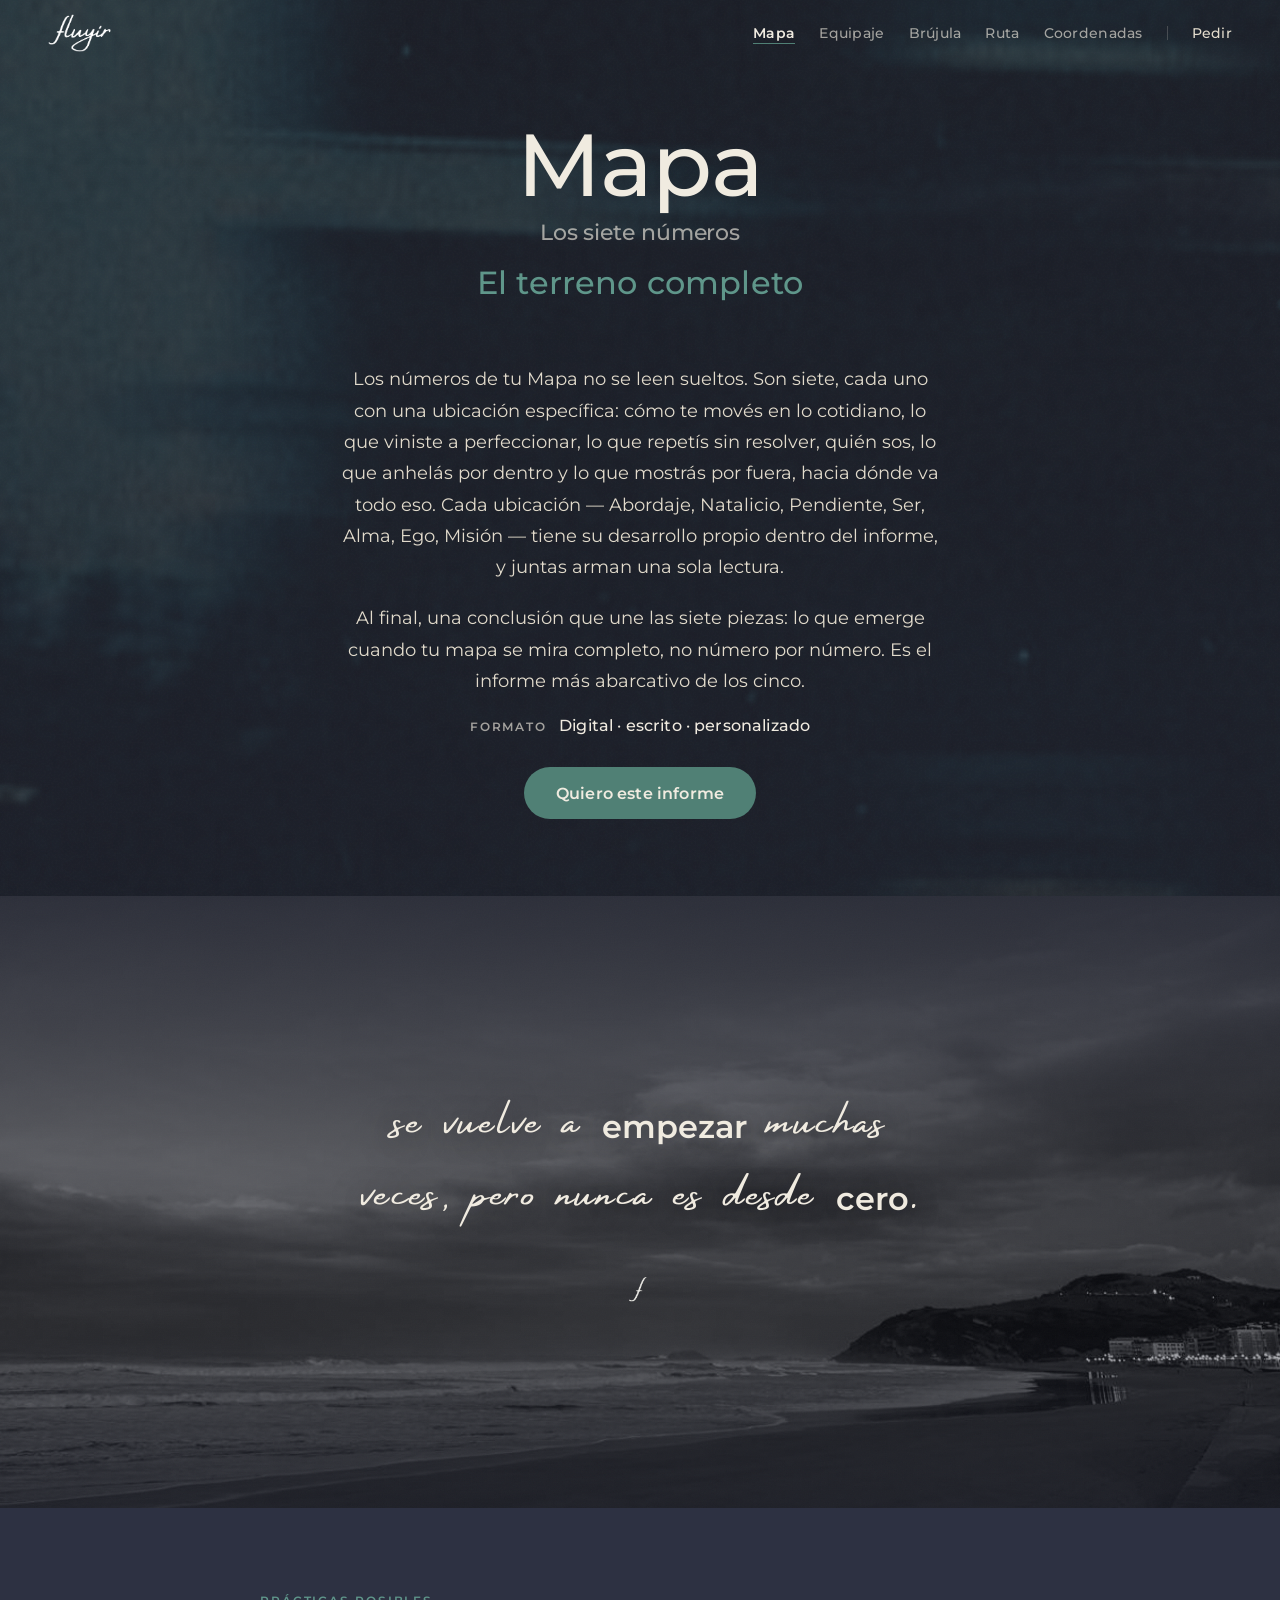
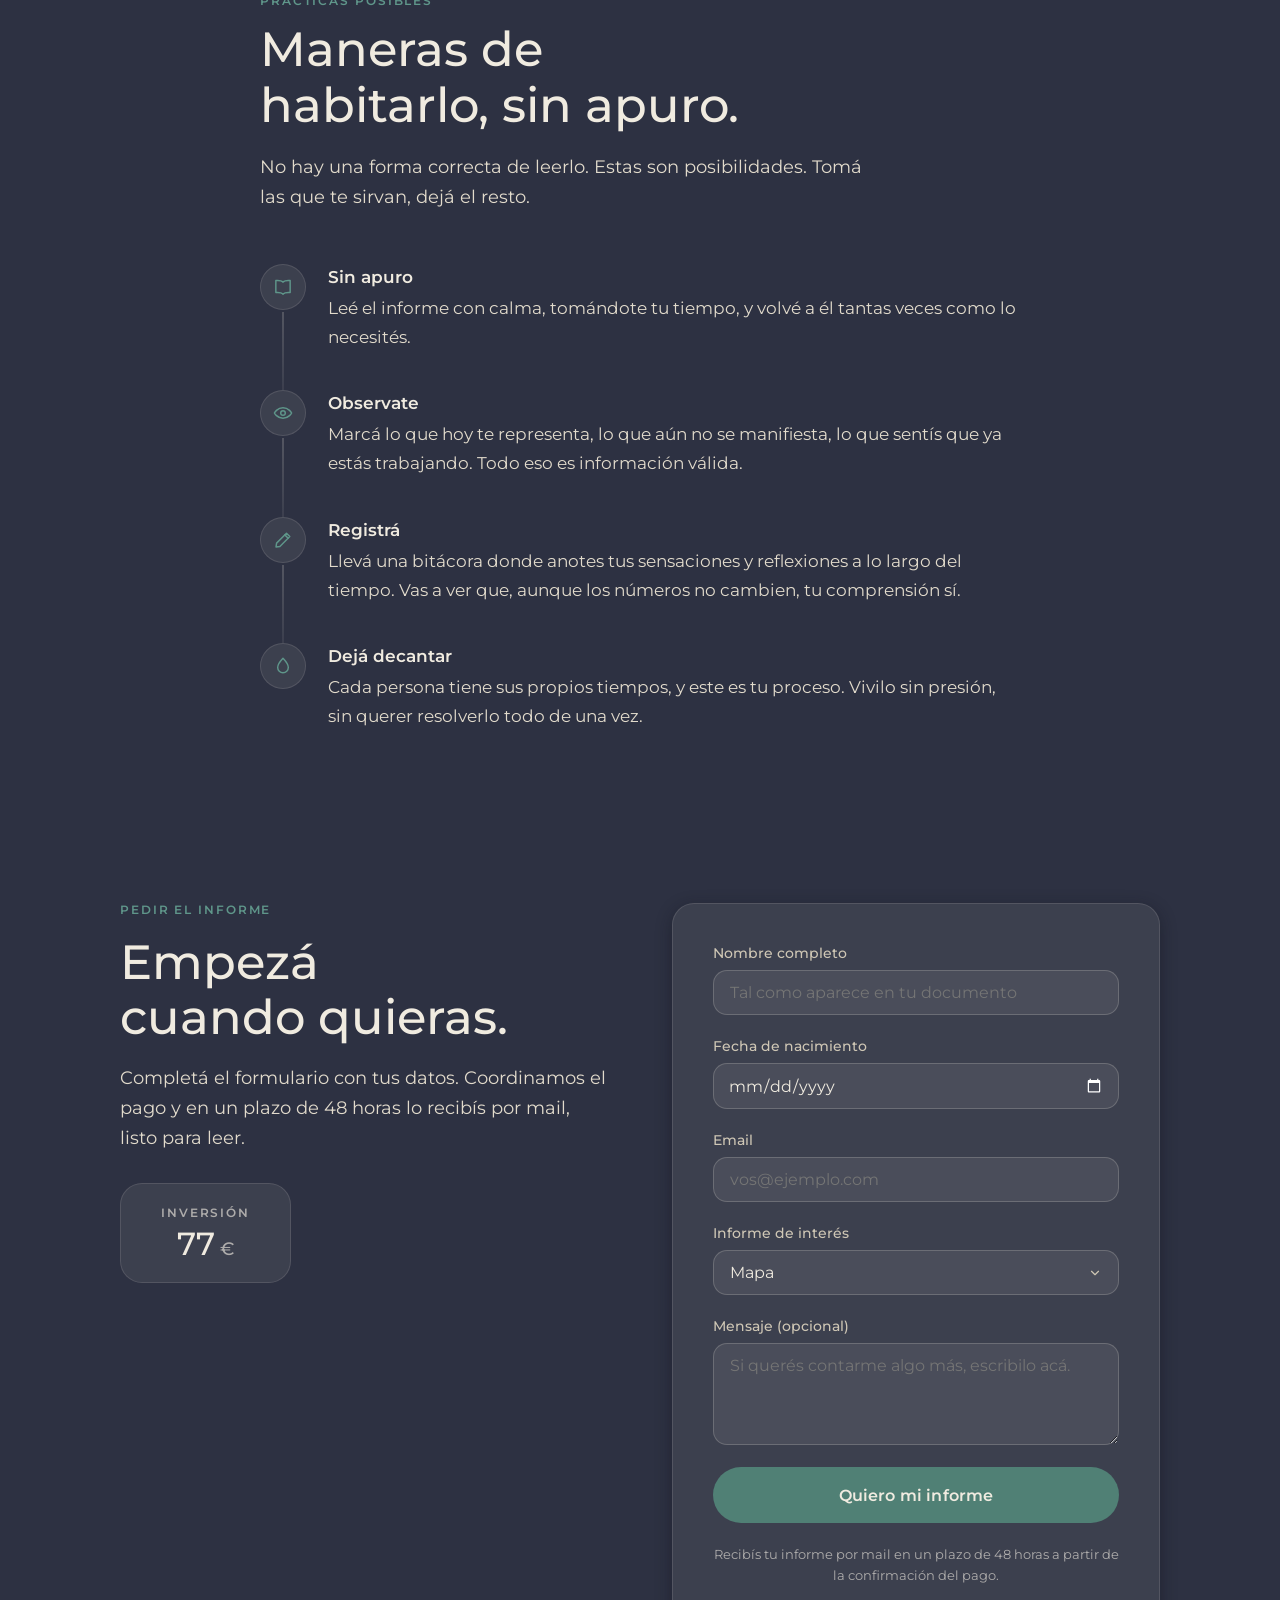
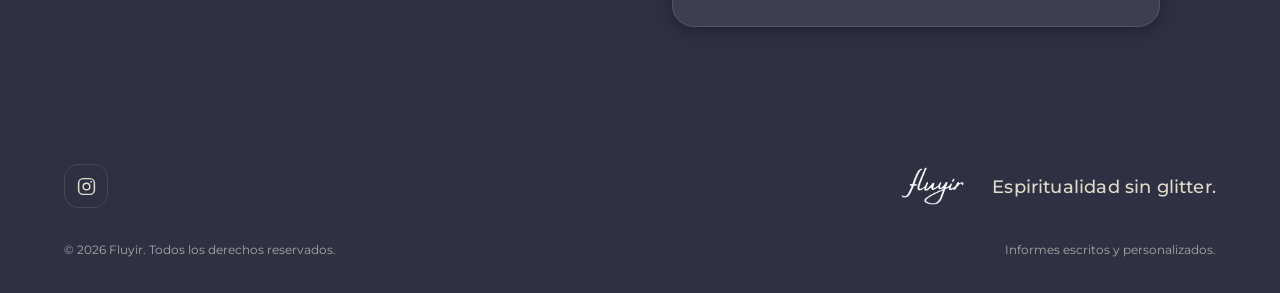
==== commit 1f7333df: "Fix footer mobile: instagram top, logo center, frase bottom" ====
--- a/informe.html
+++ b/informe.html
@@ -36,7 +36,8 @@
     .fl-grain { background-image: url("data:image/svg+xml,%3Csvg viewBox='0 0 512 512' xmlns='http://www.w3.org/2000/svg'%3E%3Cfilter id='noise'%3E%3CfeTurbulence type='fractalNoise' baseFrequency='0.9' numOctaves='4' stitchTiles='stitch'/%3E%3C/filter%3E%3Crect width='100%25' height='100%25' filter='url(%23noise)' opacity='0.05'/%3E%3C/svg%3E"); background-repeat: repeat; opacity: 0.5; }
     input, textarea, select { font-family: var(--font-body); }
     @media (max-width: 640px) {
-      .fl-footer-row { flex-direction: column !important; align-items: center !important; text-align: center; }
+      .fl-footer-row { flex-direction: column !important; align-items: center !important; text-align: center; gap: 16px !important; }
+      .fl-footer-row > div { flex-direction: column !important; align-items: center !important; gap: 12px !important; }
       .fl-pedir-col { text-align: center !important; align-items: center !important; }
       .fl-pedir-price { align-self: center !important; }
     }
@@ -256,13 +257,13 @@
   <!-- FOOTER -->
   <footer style="background:transparent; padding:clamp(34px,4vw,52px) clamp(20px,5vw,48px) clamp(24px,3vw,36px);">
     <div style="max-width:1152px; margin:0 auto; display:flex; flex-wrap:wrap; gap:clamp(20px,4vw,40px); justify-content:space-between; align-items:center;" class="fl-footer-row">
+      <a href="https://instagram.com/fluyir22" target="_blank" rel="noopener" aria-label="Instagram · @fluyir22" style="display:inline-flex; align-items:center; justify-content:center; width:44px; height:44px; border-radius:var(--radius-md); color:var(--cream-200); border:1px solid var(--cream-a12); text-decoration:none;">
+        <svg width="21" height="21" viewBox="0 0 24 24" fill="none" stroke="currentColor" stroke-width="1.7" stroke-linecap="round" stroke-linejoin="round"><rect x="3" y="3" width="18" height="18" rx="5"></rect><circle cx="12" cy="12" r="3.8"></circle><circle cx="17.3" cy="6.7" r="1.1" fill="currentColor" stroke="none"></circle></svg>
+      </a>
       <div style="display:flex; align-items:center; gap:clamp(18px,3vw,28px);">
         <img src="assets/logo-wordmark-cream-trim.png" alt="fluyir" style="height:38px; width:auto;">
         <p style="font-weight:500; font-size:clamp(0.95rem,1.5vw,1.1rem); letter-spacing:0.01em; color:var(--cream-200); margin:0;">Espiritualidad sin glitter.</p>
       </div>
-      <a href="https://instagram.com/fluyir22" target="_blank" rel="noopener" aria-label="Instagram · @fluyir22" style="display:inline-flex; align-items:center; justify-content:center; width:44px; height:44px; border-radius:var(--radius-md); color:var(--cream-200); border:1px solid var(--cream-a12); text-decoration:none;">
-        <svg width="21" height="21" viewBox="0 0 24 24" fill="none" stroke="currentColor" stroke-width="1.7" stroke-linecap="round" stroke-linejoin="round"><rect x="3" y="3" width="18" height="18" rx="5"></rect><circle cx="12" cy="12" r="3.8"></circle><circle cx="17.3" cy="6.7" r="1.1" fill="currentColor" stroke="none"></circle></svg>
-      </a>
     </div>
     <div style="max-width:1152px; margin:clamp(24px,3.5vw,34px) auto 0; display:flex; flex-wrap:wrap; gap:12px; justify-content:space-between; font-size:0.76rem; color:var(--cream-a64);">
       <span id="footer-year"></span>
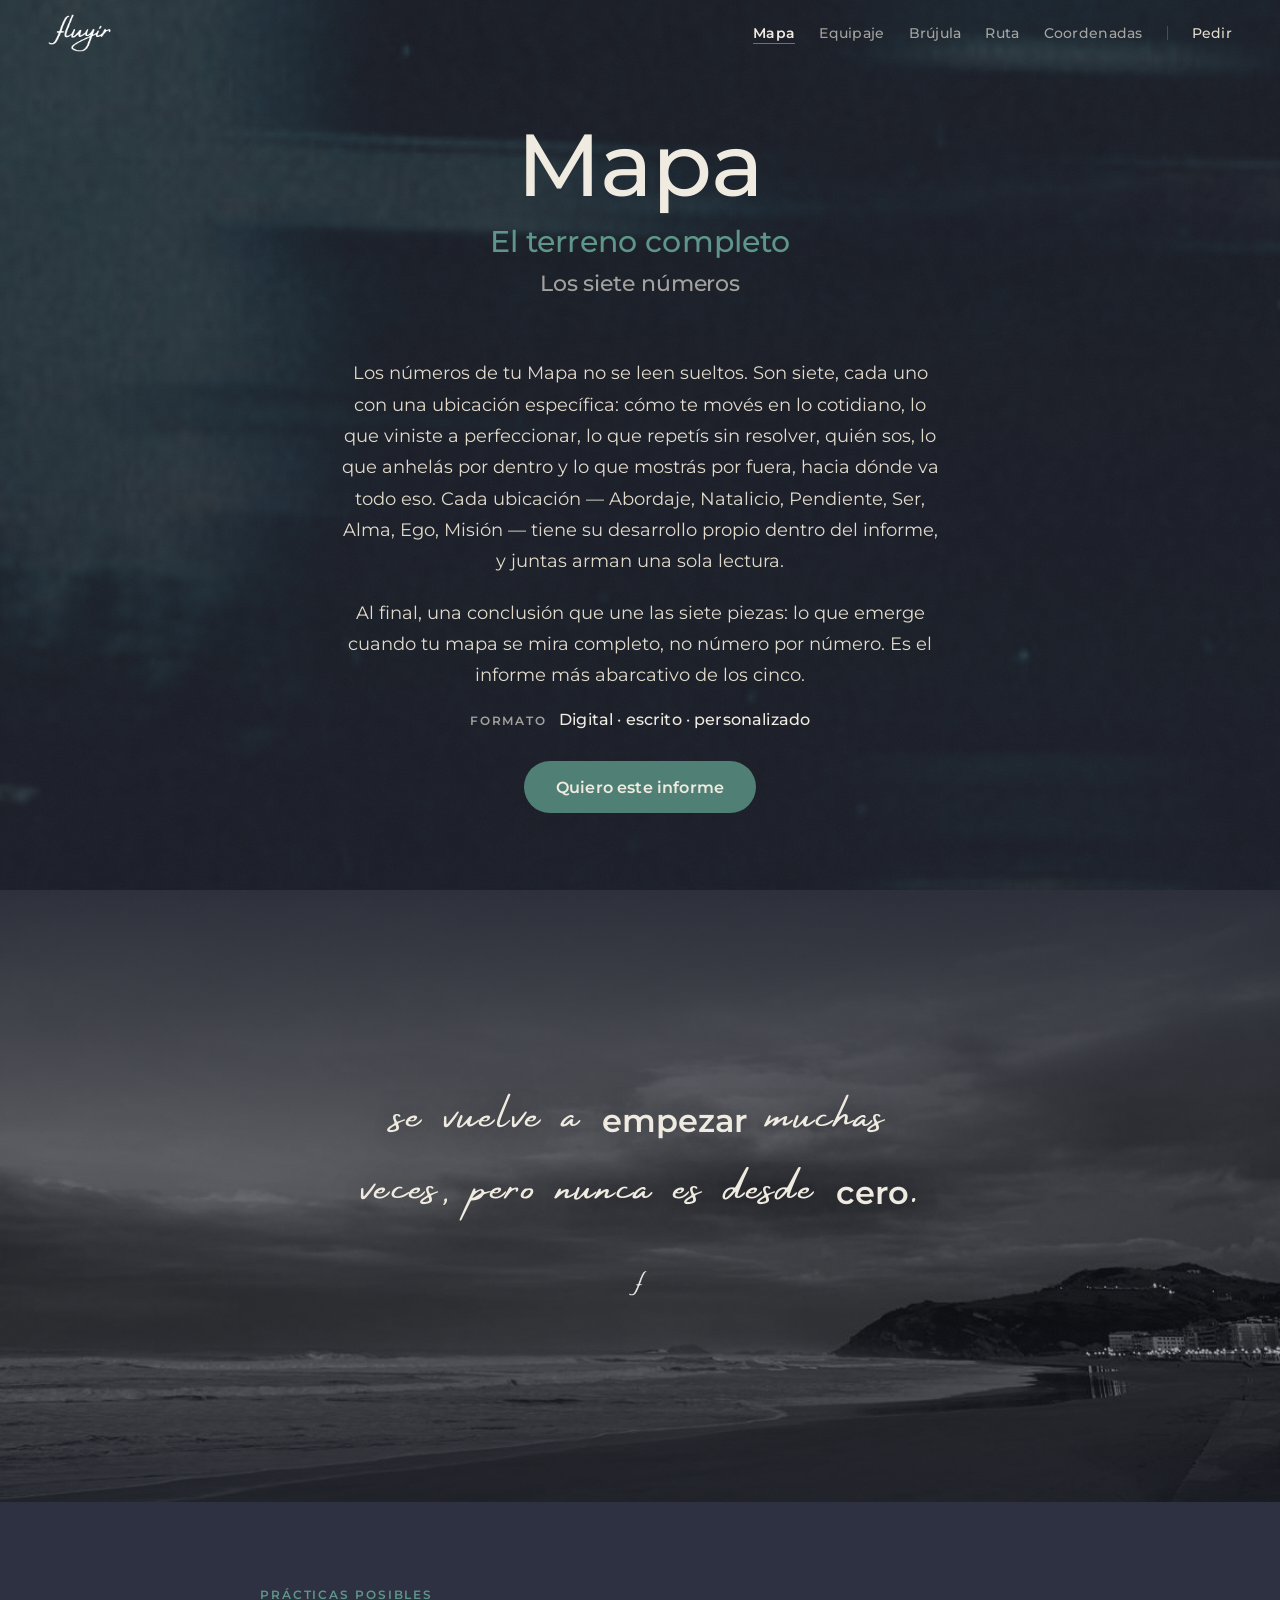
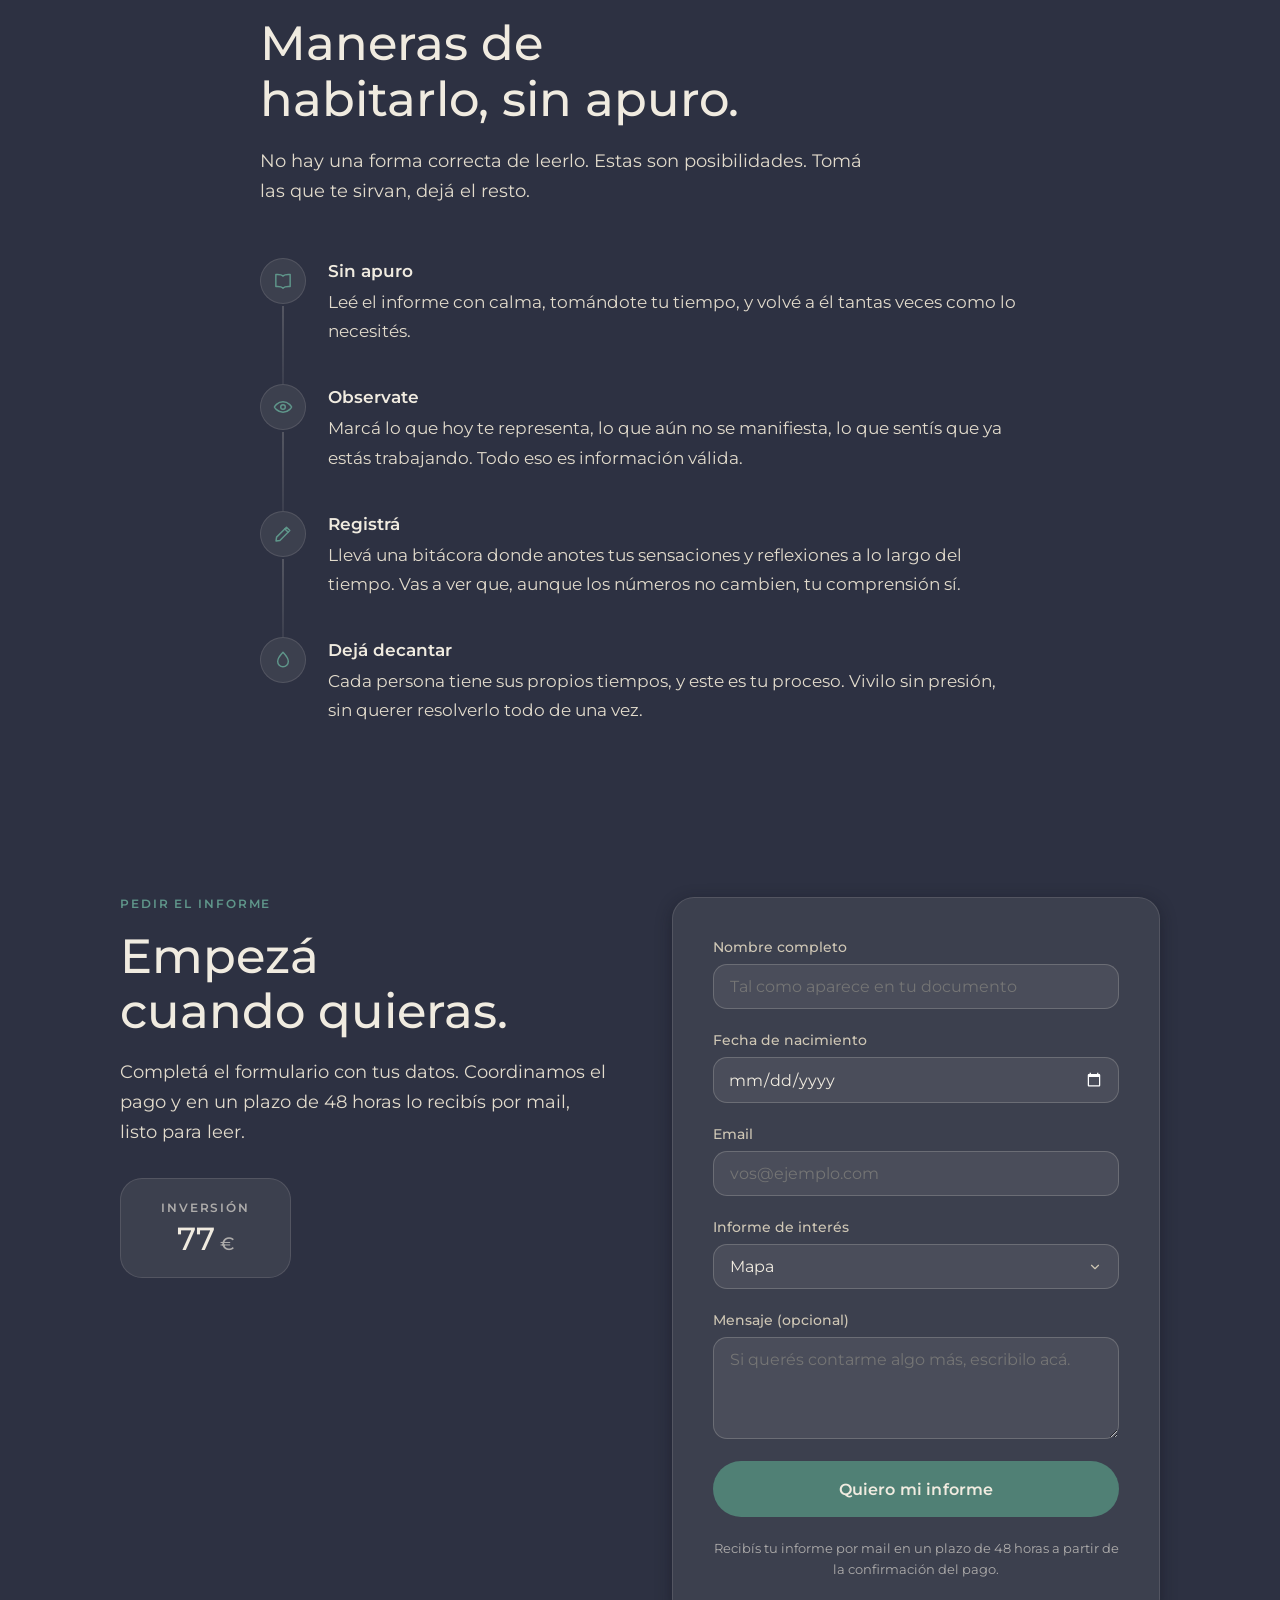
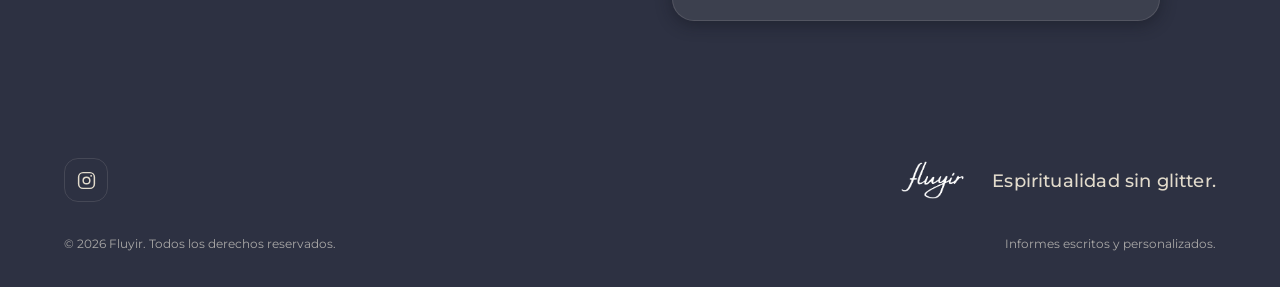
==== commit 7e78158f: "Reorder subtitles in cards and hero, update Equipaje copy" ====
--- a/informe.html
+++ b/informe.html
@@ -1,4 +1,4 @@
-<!DOCTYPE html>
+﻿<!DOCTYPE html>
 <html lang="es">
 <head>
   <meta charset="utf-8">
@@ -103,8 +103,8 @@
     <div class="fl-grain" style="position:absolute; inset:0; pointer-events:none;"></div>
     <div data-reveal style="position:relative; z-index:1; width:100%; max-width:720px; margin:0 auto; text-align:center;">
       <h1 id="rep-keyword" style="font-family:var(--font-body); font-weight:500; font-size:clamp(3rem,8vw,5.5rem); line-height:1.02; color:var(--cream); margin:0; letter-spacing:-0.01em;"></h1>
-      <p id="rep-name" style="font-family:var(--font-body); font-weight:500; font-size:clamp(1rem,2vw,1.35rem); line-height:1.2; letter-spacing:-0.005em; color:var(--cream-a64); margin:10px 0 0;"></p>
-      <p id="rep-bajada" style="font-family:var(--font-body); font-size:clamp(1.35rem,3.2vw,2rem); font-weight:500; line-height:1.3; letter-spacing:0.005em; color:var(--turquoise-soft); margin:16px 0 0;"></p>
+      <p id="rep-bajada" style="font-family:var(--font-body); font-size:clamp(1.25rem,3vw,1.85rem); font-weight:500; line-height:1.2; letter-spacing:0.005em; color:var(--turquoise-soft); margin:14px 0 0;"></p>
+      <p id="rep-name" style="font-family:var(--font-body); font-weight:500; font-size:clamp(1.05rem,2vw,1.35rem); line-height:1.3; letter-spacing:-0.005em; color:var(--cream-a64); margin:10px 0 0;"></p>
       <div id="rep-body" style="max-width:600px; margin:clamp(44px,6vw,60px) auto 0; text-align:center;"></div>
       <div style="display:flex; flex-direction:column; align-items:center; gap:10px; margin-top:14px;">
         <div style="display:flex; align-items:baseline; gap:12px; flex-wrap:wrap; justify-content:center;">
@@ -290,7 +290,7 @@
     'vidas-pasadas': {
       keyword: 'Equipaje', name: 'Vidas Pasadas · Regalo Divino · Sombra', bajada: 'Las capas más profundas',
       body: [
-        'Tres dimensiones que conviven en vos al mismo tiempo: la memoria que ya traés, el don que está disponible aunque todavía no lo reconozcas, y lo que aprendiste a esconder porque en algún momento mostrarlo no fue seguro. Cada una tiene su propio número: Vidas Pasadas, Regalo Divino, Sombra.',
+        'Tres dimensiones que conviven en vos al mismo tiempo: la memoria que ya traés, el don que está disponible aunque todavía no lo reconozcas, y lo oculto que opera en lo profundo. Cada una tiene su propio número: Vidas Pasadas, Regalo Divino, Sombra.',
         'Al final, una conclusión que muestra cómo se relacionan los tres y qué aparece cuando se leen como una sola historia.'
       ],
       quote: 'vas a <span style="font-family:var(--font-body);font-weight:600;font-size:0.66em;letter-spacing:0;">salir</span> de ahí, y no vas a ser la <span style="font-family:var(--font-body);font-weight:600;font-size:0.66em;letter-spacing:0;">misma</span>.',
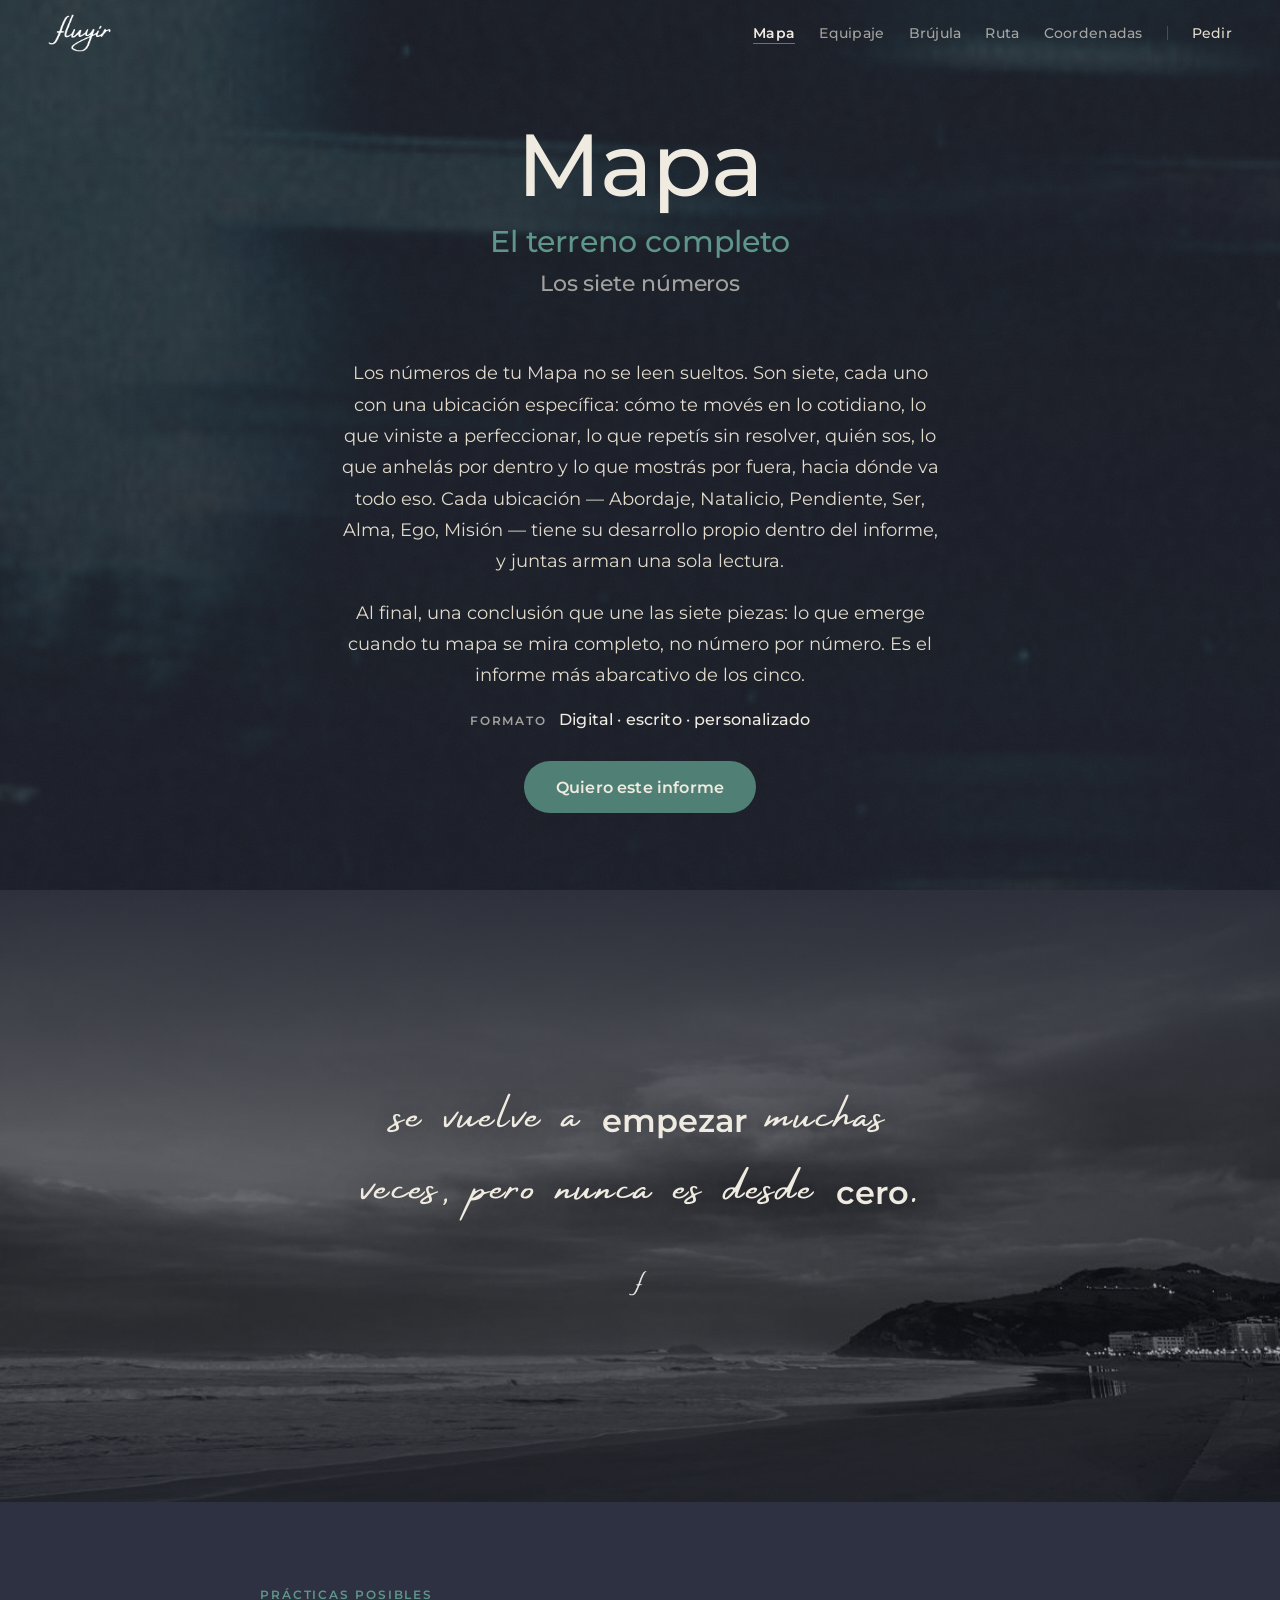
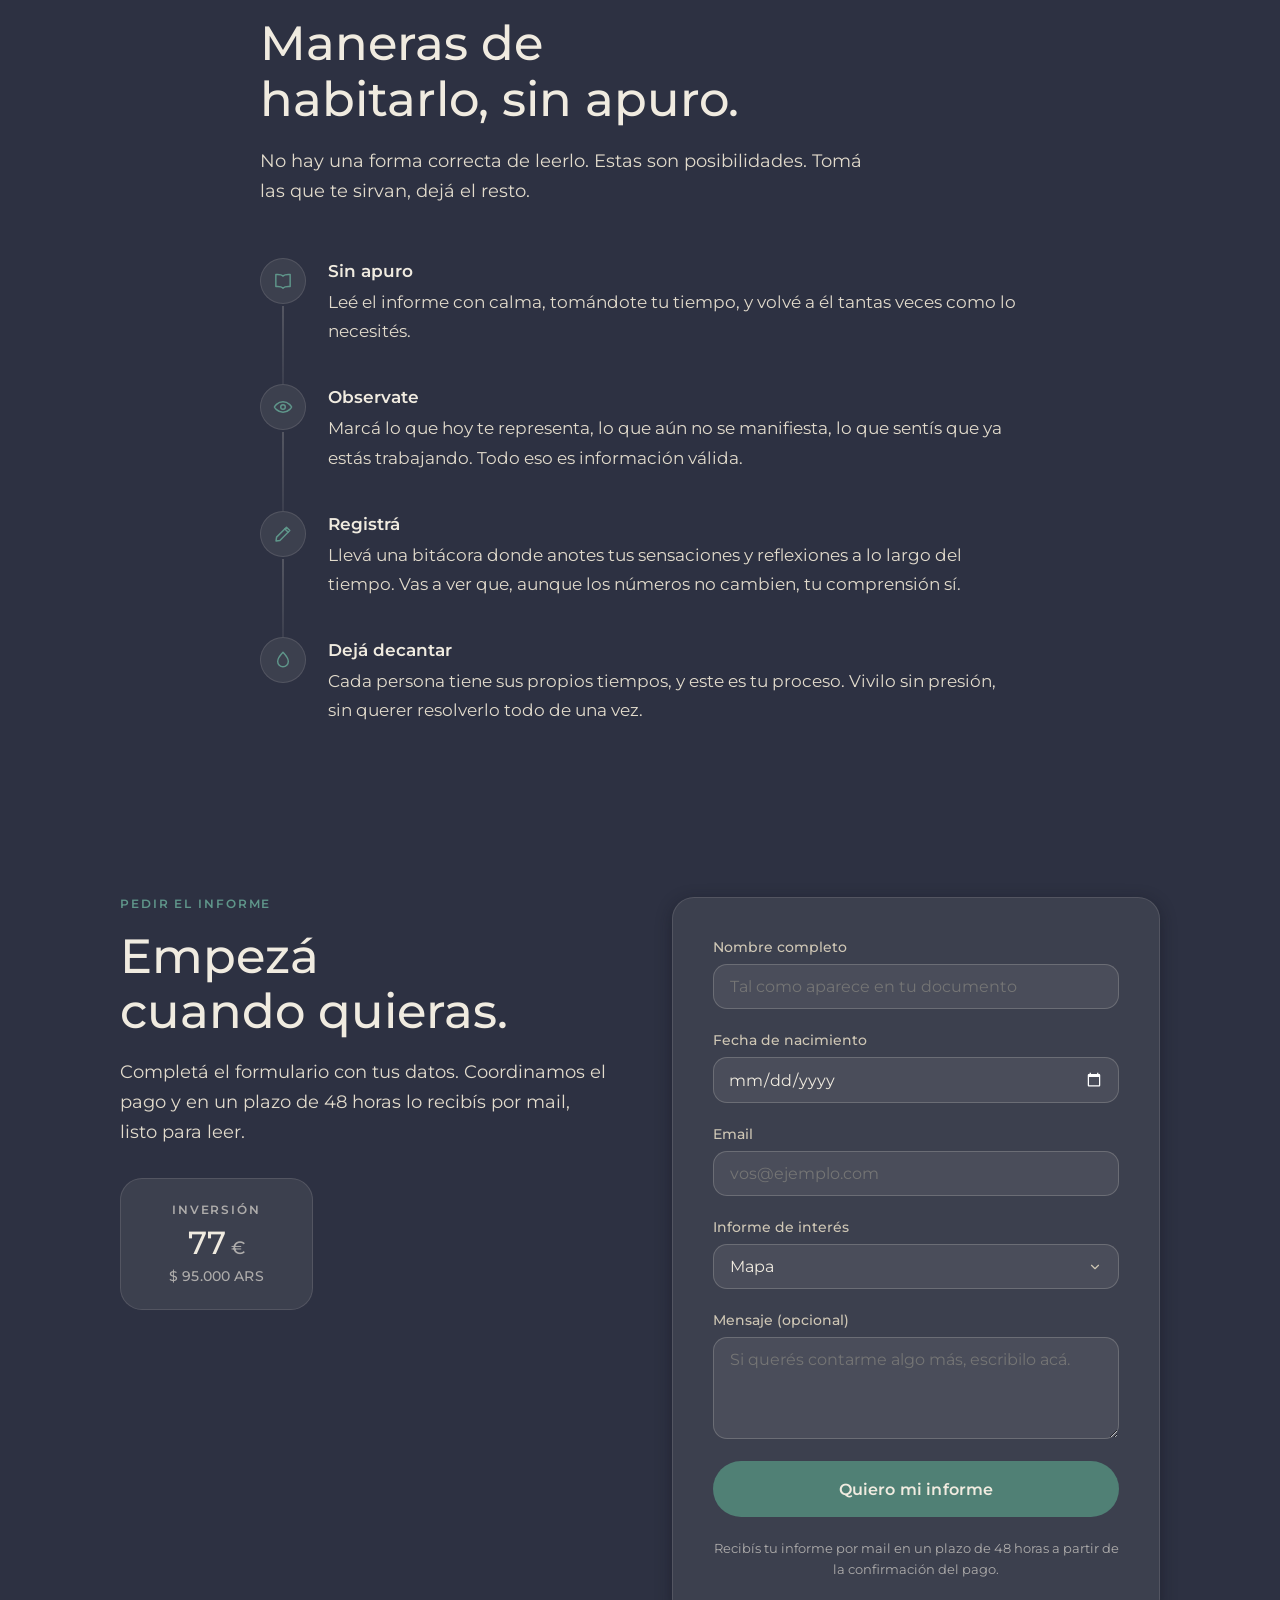
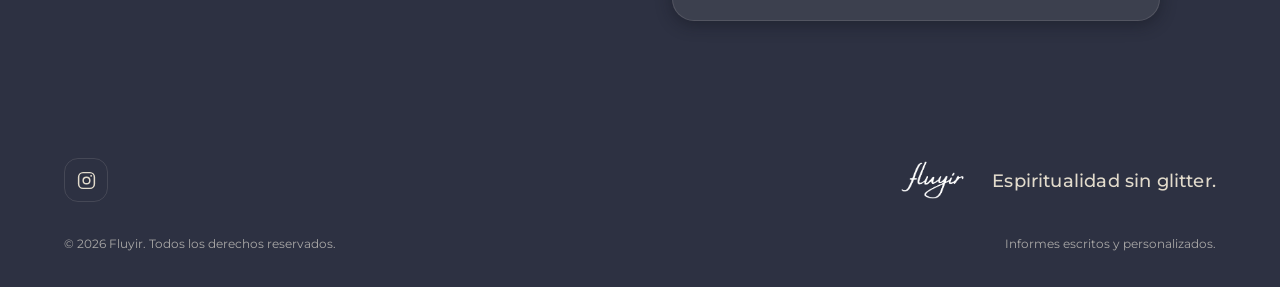
==== commit ca1671cb: "Add ARS prices to each informe landing" ====
--- a/informe.html
+++ b/informe.html
@@ -196,9 +196,10 @@
         <p class="fl-eyebrow">Pedir el informe</p>
         <h2 style="font-family:var(--font-body); font-weight:500; font-size:clamp(2rem,4.6vw,3rem); line-height:1.14; color:var(--cream); margin:14px 0 0; text-wrap:balance;">Empezá cuando quieras.</h2>
         <p style="font-size:clamp(1rem,1.6vw,1.1rem); line-height:1.72; color:var(--cream-200); margin:18px 0 0;">Completá el formulario con tus datos. Coordinamos el pago y en un plazo de 48 horas lo recibís por mail, listo para leer.</p>
-        <div class="fl-pedir-price" style="display:inline-flex; flex-direction:column; align-items:center; gap:6px; margin:30px 0 0; padding:22px 40px; border:1px solid var(--border); border-radius:var(--radius-lg); background:var(--cream-a08);">
+        <div class="fl-pedir-price" style="display:inline-flex; flex-direction:column; align-items:center; gap:8px; margin:30px 0 0; padding:24px 48px; border:1px solid var(--border); border-radius:var(--radius-lg); background:var(--cream-a08); text-align:center;">
           <span style="font-size:0.74rem; font-weight:600; letter-spacing:0.16em; text-transform:uppercase; color:var(--cream-a64);">Inversión</span>
           <span id="rep-price" style="font-weight:500; font-size:2rem; line-height:1; letter-spacing:-0.01em; color:var(--cream); margin-top:2px;"></span>
+          <span id="rep-price-ars" style="font-size:0.9rem; font-weight:500; color:var(--cream-a64); letter-spacing:0.01em;"></span>
         </div>
       </div>
 
@@ -285,7 +286,7 @@
       ],
       quote: 'se vuelve a <span style="font-family:var(--font-body);font-weight:600;font-size:0.66em;letter-spacing:0;">empezar</span> muchas veces, pero nunca es desde <span style="font-family:var(--font-body);font-weight:600;font-size:0.66em;letter-spacing:0;">cero</span>.',
       photo: 'assets/frase-mapa.jpg', photoPos: 'center 72%',
-      selectKey: 'Mapa', price: '77 €'
+      selectKey: 'Mapa', price: '77 €', priceARS: '95.000'
     },
     'vidas-pasadas': {
       keyword: 'Equipaje', name: 'Vidas Pasadas · Regalo Divino · Sombra', bajada: 'Las capas más profundas',
@@ -295,7 +296,7 @@
       ],
       quote: 'vas a <span style="font-family:var(--font-body);font-weight:600;font-size:0.66em;letter-spacing:0;">salir</span> de ahí, y no vas a ser la <span style="font-family:var(--font-body);font-weight:600;font-size:0.66em;letter-spacing:0;">misma</span>.',
       photo: 'assets/frase-equipaje.jpg', photoPos: 'center 60%',
-      selectKey: 'Equipaje', price: '55 €'
+      selectKey: 'Equipaje', price: '55 €', priceARS: '70.000'
     },
     'grilla': {
       keyword: 'Brújula', name: 'Ausentes · Dominantes · Excesivos', bajada: 'Cómo se distribuye tu energía',
@@ -305,7 +306,7 @@
       ],
       quote: 'a veces evitamos el real <span style="font-family:var(--font-body);font-weight:600;font-size:0.66em;letter-spacing:0;">contraste</span>. elegimos los <span style="font-family:var(--font-body);font-weight:600;font-size:0.66em;letter-spacing:0;">grises</span> seguros.',
       photo: 'assets/frase-grilla.jpg', photoPos: 'center 62%',
-      selectKey: 'Brújula', price: '55 €'
+      selectKey: 'Brújula', price: '55 €', priceARS: '70.000'
     },
     'etapas-de-vida': {
       keyword: 'Ruta', name: 'Etapas de Vida', bajada: 'Tu recorrido',
@@ -315,7 +316,7 @@
       ],
       quote: 'si lo único <span style="font-family:var(--font-body);font-weight:600;font-size:0.66em;letter-spacing:0;">constante</span> es el cambio, entonces para cambiar hay que <span style="font-family:var(--font-body);font-weight:600;font-size:0.66em;letter-spacing:0;">permanecer</span>.',
       photo: 'assets/frase-ruta.jpg', photoPos: 'center 74%',
-      selectKey: 'Ruta', price: '66 €'
+      selectKey: 'Ruta', price: '66 €', priceARS: '80.000'
     },
     'ano-personal': {
       keyword: 'Coordenadas', name: 'Año Personal y Año Emocional', bajada: 'Dónde estás parada hoy',
@@ -325,7 +326,7 @@
       ],
       quote: 'somos <span style="font-family:var(--font-body);font-weight:600;font-size:0.66em;letter-spacing:0;">seres</span> cambiantes.',
       photo: 'assets/frase-coordenadas-acantilado.jpg', photoPos: 'center 45%',
-      selectKey: 'Coordenadas', price: '55 €'
+      selectKey: 'Coordenadas', price: '55 €', priceARS: '70.000'
     }
   };
 
@@ -343,6 +344,7 @@
   var priceEl = document.getElementById('rep-price');
   var parts = rep.price.split(' ');
   priceEl.innerHTML = parts[0] + '<span style="font-size:0.56em;font-weight:500;letter-spacing:0;color:var(--cream-a64);margin-left:5px;">' + (parts[1] || '€') + '</span>';
+  document.getElementById('rep-price-ars').textContent = '$ ' + rep.priceARS + ' ARS';
 
   var bodyEl = document.getElementById('rep-body');
   rep.body.forEach(function(p) {
